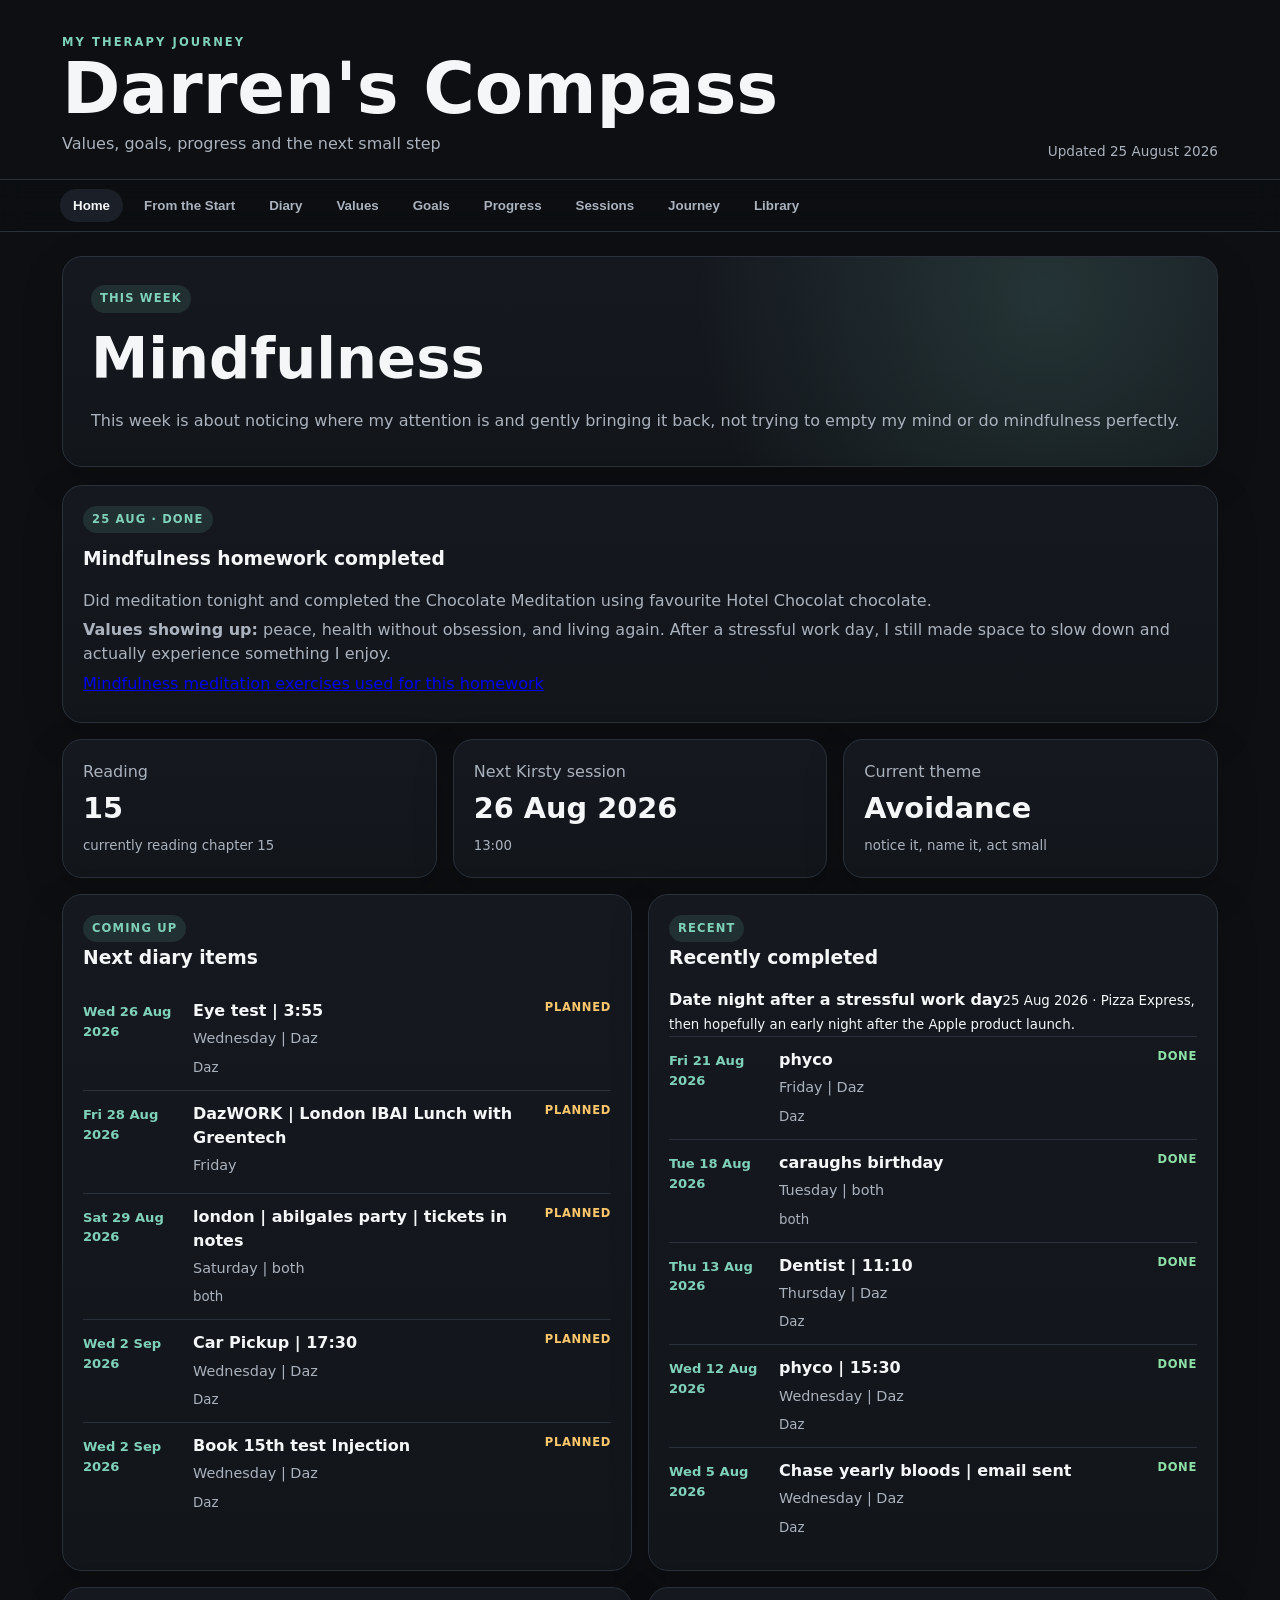
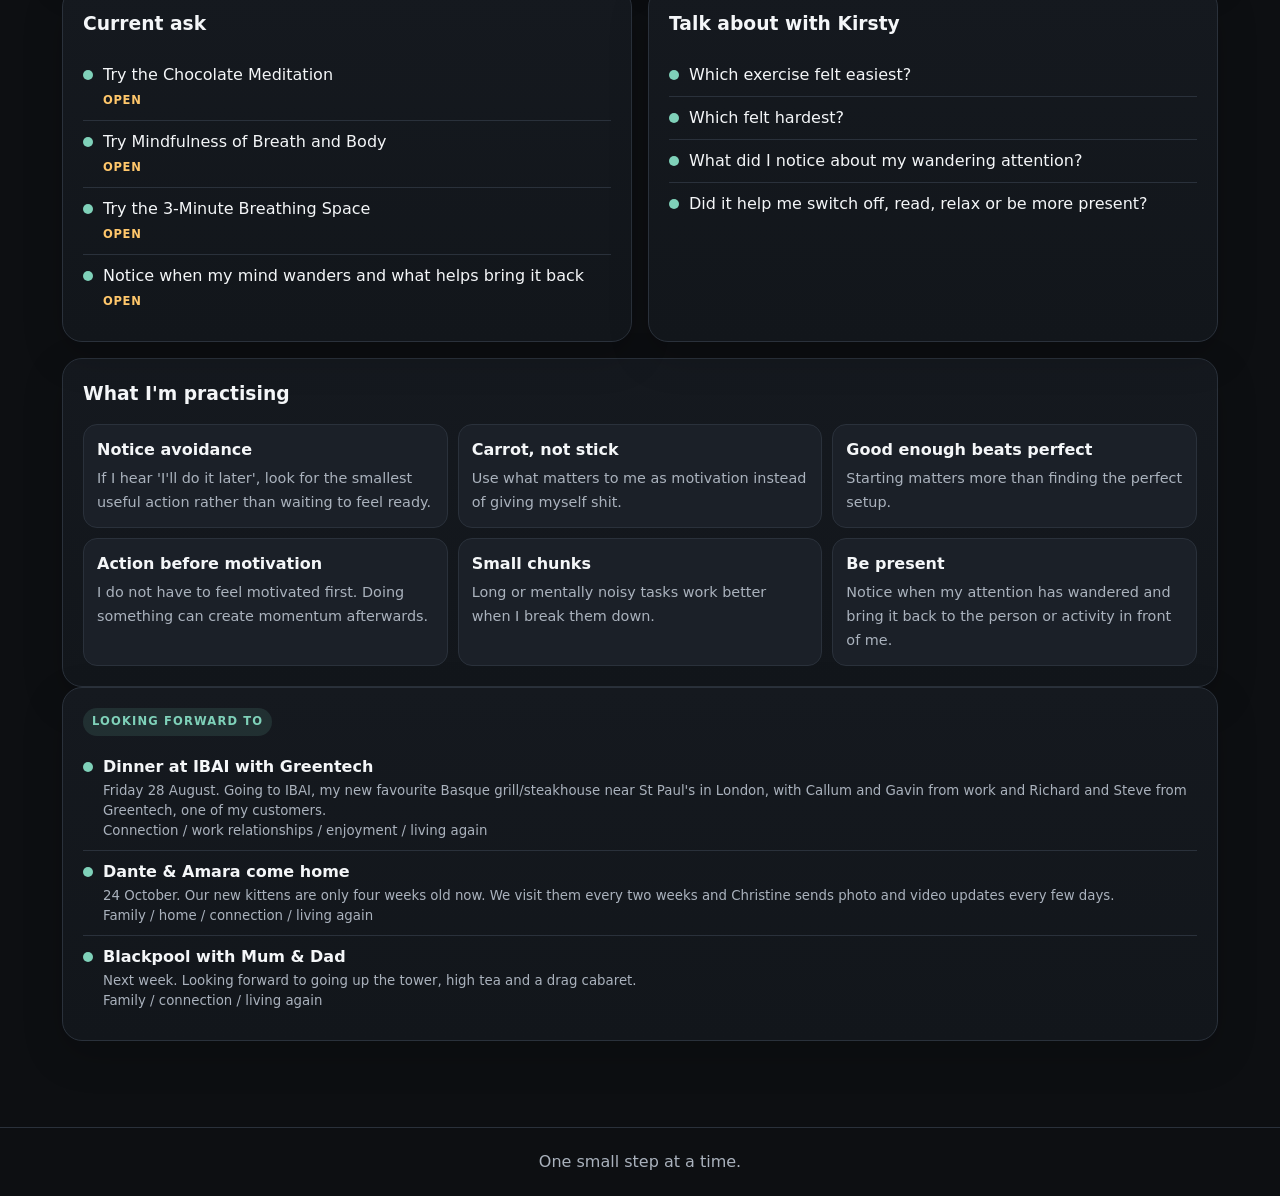
==== index.html @ 87c4c6fa "Publish completed mindfulness homework" ====
<!doctype html>
<html lang="en">
<head><meta charset="utf-8"><meta name="viewport" content="width=device-width, initial-scale=1"><meta name="theme-color" content="#101216"><title>Darren's Compass</title><link rel="stylesheet" href="styles.css?v=20260825-3"></head>
<body><header class="topbar"><div><div class="eyebrow">MY THERAPY JOURNEY</div><h1 id="site-title">Darren's Compass</h1><p id="site-subtitle">Values, goals, progress and the next small step</p></div><div class="updated" id="updated"></div></header><nav class="nav"><button data-target="home" class="active">Home</button><button data-target="blog">From the Start</button><button data-target="diary">Diary</button><button data-target="values">Values</button><button data-target="goals">Goals</button><button data-target="progress">Progress</button><button data-target="sessions">Sessions</button><button data-target="journey">Journey</button><button data-target="library">Library</button></nav>
<main><section id="home" class="page active"><div class="hero card"><div><span class="pill">THIS WEEK</span><h2 id="week-title"></h2><p id="week-summary"></p></div></div><div class="grid three stats"><div class="card stat"><span>Reading</span><strong id="reading-count"></strong><small id="reading-current">chapters confirmed</small></div><div class="card stat"><span>Next Kirsty session</span><strong id="next-appointment"></strong><small id="next-appointment-time"></small></div><div class="card stat"><span>Current theme</span><strong>Avoidance</strong><small>notice it, name it, act small</small></div></div><div class="grid two"><div class="card"><span class="pill">COMING UP</span><h3>Next diary items</h3><div id="home-upcoming"></div></div><div class="card"><span class="pill">RECENT</span><h3>Recently completed</h3><div id="home-recent"></div></div></div><div class="grid two"><div class="card"><h3>Current ask</h3><div id="week-asks"></div></div><div class="card"><h3>Talk about with Kirsty</h3><div id="week-discussion"></div></div></div><div class="card"><h3>What I'm practising</h3><div id="principles" class="chip-grid"></div></div></section><section id="blog" class="page"><div class="section-head"><h2>From the Start</h2><p id="blog-subtitle"></p></div><div id="blog-list" class="timeline"></div></section><section id="diary" class="page"><div class="section-head"><h2>Diary</h2><p>Future plans stay front and centre. Completed items are kept separately when you want to look back.</p></div><div class="grid three stats"><div class="card stat"><span>Completed</span><strong id="diary-done-count">0</strong><small>past dated items</small></div><div class="card stat"><span>Planned</span><strong id="diary-planned-count">0</strong><small>today and future</small></div><div class="card stat"><span>Waiting</span><strong id="diary-waiting-count">0</strong><small>blocked items</small></div></div><div class="diary-toggle" style="display:flex;gap:10px;margin:0 0 18px;flex-wrap:wrap"><button id="diary-show-planned" type="button" style="padding:12px 20px;border-radius:12px;border:1px solid var(--accent);background:#283039;color:var(--text);font-weight:800;cursor:pointer">Planned</button><button id="diary-show-done" type="button" style="padding:12px 20px;border-radius:12px;border:1px solid var(--line);background:var(--panel2);color:var(--text);font-weight:800;cursor:pointer">View completed</button></div><div id="diary-planned-view"><div class="card diary-section"><span class="pill">WHAT'S NEXT</span><h3>Planned</h3><div id="diary-planned-list" class="home-diary-list"></div></div><div class="card diary-section" id="diary-waiting-section"><span class="pill">WAITING</span><h3>Blocked or waiting</h3><div id="diary-waiting-list" class="home-diary-list"></div></div></div><div id="diary-done-view" style="display:none"><div class="card diary-section"><span class="pill">DONE</span><h3>Completed</h3><div id="diary-done-list" class="home-diary-list"></div></div></div></section><section id="values" class="page"><div class="section-head"><h2>My values</h2><p>The direction I want my life to move in.</p></div><div id="values-grid" class="grid three"></div></section><section id="goals" class="page"><div class="section-head"><h2>Current goals</h2><p>Small, realistic and linked to what matters.</p></div><div class="grid two"><div class="card"><h3>Personal</h3><div id="personal-goals"></div></div><div class="card"><h3>Work</h3><div id="work-goals"></div></div></div></section><section id="progress" class="page"><div class="section-head"><h2>Progress</h2><p>Not just wins. Evidence that I am doing things differently.</p></div><div class="grid two"><div class="card"><h3>Avoidance wins</h3><div id="avoidance-wins"></div></div><div class="card"><h3>Recent progress</h3><div id="recent-wins"></div></div></div><div class="card"><h3>Daily log</h3><div class="table-wrap"><table><thead><tr><th>Date</th><th>Personal</th><th>Work</th><th>Avoidance</th><th>Response</th></tr></thead><tbody id="daily-log"></tbody></table></div></div></section><section id="sessions" class="page"><div class="section-head"><h2>Kirsty sessions</h2></div><div id="sessions-grid" class="grid two"></div></section><section id="journey" class="page"><div class="section-head"><h2>Journey</h2><p>The bigger picture.</p></div><div id="timeline" class="timeline"></div></section><section id="library" class="page"><div class="section-head"><h2>Homework library</h2></div><div id="library-grid" class="grid three"></div></section></main><footer>One small step at a time.</footer><script src="app.js?v=20260825-2"></script><script src="session-schedule-update.js?v=20260825-2"></script><script src="daily-update-2026-08-25.js?v=20260825-1"></script><script src="mindfulness-complete-20260825.js?v=1"></script></body></html>
---- styles.css ----
:root{
  --bg:#0d0f12;--panel:#15191f;--panel2:#1b2028;--text:#f4f6f8;--muted:#aab2bd;
  --line:#2a313b;--accent:#7fd1b9;--accent2:#94a8ff;--warn:#ffc76b;--good:#8de1a7;
}
*{box-sizing:border-box}
html{scroll-behavior:smooth}
body{margin:0;font-family:Inter,ui-sans-serif,system-ui,-apple-system,BlinkMacSystemFont,"Segoe UI",sans-serif;background:var(--bg);color:var(--text);line-height:1.5}
.topbar{max-width:1200px;margin:auto;padding:34px 22px 18px;display:flex;gap:20px;justify-content:space-between;align-items:flex-end}
.eyebrow{font-size:.72rem;letter-spacing:.18em;color:var(--accent);font-weight:800}
h1{font-size:clamp(2rem,6vw,4.4rem);line-height:.98;margin:.22rem 0 .5rem}
h2{font-size:2rem;margin:.2rem 0 .4rem}h3{margin:.1rem 0 1rem}
p{color:var(--muted);margin:.35rem 0}
.updated{color:var(--muted);font-size:.85rem;white-space:nowrap}
.nav{position:sticky;top:0;z-index:10;background:rgba(13,15,18,.92);backdrop-filter:blur(12px);border-top:1px solid var(--line);border-bottom:1px solid var(--line);padding:9px max(18px,calc((100vw - 1160px)/2));display:flex;gap:8px;overflow:auto}
.nav button{border:0;background:transparent;color:var(--muted);padding:9px 13px;border-radius:999px;font-weight:700;cursor:pointer}
.nav button.active,.nav button:hover{background:var(--panel2);color:var(--text)}
main{max-width:1200px;margin:auto;padding:24px 22px 70px}.page{display:none}.page.active{display:block}
.card{background:linear-gradient(180deg,var(--panel),#12161b);border:1px solid var(--line);border-radius:20px;padding:20px;box-shadow:0 14px 40px rgba(0,0,0,.18)}
.hero{padding:28px;margin-bottom:18px;background:radial-gradient(circle at 85% 20%,rgba(127,209,185,.15),transparent 35%),linear-gradient(180deg,var(--panel),#12161b)}
.hero h2{font-size:clamp(2rem,5vw,3.6rem)}
.pill{display:inline-block;padding:5px 9px;border-radius:999px;background:rgba(127,209,185,.12);color:var(--accent);font-size:.72rem;font-weight:800;letter-spacing:.1em}
.grid{display:grid;gap:16px;margin-bottom:16px}.two{grid-template-columns:repeat(2,minmax(0,1fr))}.three{grid-template-columns:repeat(3,minmax(0,1fr))}
.item{display:flex;gap:10px;padding:9px 0;border-bottom:1px solid var(--line)}.item:last-child{border-bottom:0}
.dot{width:10px;height:10px;border-radius:50%;background:var(--accent);margin-top:7px;flex:0 0 auto}
.status{font-size:.72rem;text-transform:uppercase;letter-spacing:.06em;font-weight:800;white-space:nowrap}.status.open{color:var(--warn)}.status.active{color:var(--accent2)}.status.waiting{color:#d3a6ff}.status.done{color:var(--good)}.status.planned{color:var(--warn)}
.item small{display:block;color:var(--muted);margin-top:2px}.stat strong{display:block;font-size:1.8rem;margin:.2rem 0}.stat span,.stat small{color:var(--muted)}
.chip-grid{display:grid;grid-template-columns:repeat(3,minmax(0,1fr));gap:10px}.chip{padding:13px;border:1px solid var(--line);background:var(--panel2);border-radius:14px}.chip b{display:block;margin-bottom:4px}.chip span{color:var(--muted);font-size:.9rem}
.value-card h3{color:var(--accent)}.section-head{margin-bottom:18px}.timeline{position:relative;padding-left:22px}.timeline:before{content:"";position:absolute;left:6px;top:0;bottom:0;width:2px;background:var(--line)}
.time-item{position:relative;margin-bottom:16px}.time-item:before{content:"";position:absolute;left:-21px;top:8px;width:10px;height:10px;border-radius:50%;background:var(--accent)}.time-item .date{font-size:.8rem;color:var(--accent);font-weight:800}.time-item h3{margin:.15rem 0 .2rem}.time-item p{margin:0}
.library-card a{display:inline-block;margin-top:10px;color:var(--text);text-decoration:none;background:var(--panel2);border:1px solid var(--line);padding:8px 11px;border-radius:10px;font-weight:700}.library-card a:hover{border-color:var(--accent)}
.table-wrap{overflow:auto}table{width:100%;border-collapse:collapse;font-size:.88rem}th,td{padding:10px;text-align:left;border-bottom:1px solid var(--line);vertical-align:top}th{color:var(--accent);font-size:.76rem;text-transform:uppercase;letter-spacing:.05em}
.diary-section{margin-bottom:16px}.diary-section>h3{margin-top:.7rem}.home-diary-list{display:flex;flex-direction:column}.diary-entry{display:grid;grid-template-columns:120px 1fr;gap:18px;padding:15px 0;border-top:1px solid var(--line)}.diary-entry:first-child{border-top:0}.diary-date{color:var(--accent);font-size:.82rem;font-weight:800;padding-top:3px}.diary-title-row{display:flex;gap:12px;align-items:flex-start;justify-content:space-between}.diary-title-row h3{margin:0;font-size:1rem}.diary-main p{margin:.32rem 0}.diary-main small{color:var(--muted)}
#home-upcoming .diary-entry,#home-recent .diary-entry{grid-template-columns:92px 1fr;padding:11px 0}#home-upcoming .diary-main p,#home-recent .diary-main p{font-size:.9rem}
.memory-intro{margin-bottom:16px}.memory-grid{display:grid;grid-template-columns:repeat(3,minmax(0,1fr));gap:16px}.memory-card{padding:0;overflow:hidden}.memory-image{display:block;width:100%;height:auto!important;max-height:none!important;object-fit:contain!important;object-position:center;background:#0b0d10}.memory-card img{width:100%;height:auto!important;max-height:none!important;object-fit:contain!important;object-position:center}.memory-body{padding:18px}.memory-meta{font-size:.76rem;color:var(--accent);font-weight:800;margin-bottom:7px}.memory-body h3{margin:0 0 8px}.memory-body small{display:block;color:var(--muted);margin-top:10px}
footer{border-top:1px solid var(--line);padding:22px;text-align:center;color:var(--muted)}
@media(max-width:800px){.two,.three,.chip-grid,.memory-grid{grid-template-columns:1fr}.topbar{align-items:flex-start;flex-direction:column}.updated{white-space:normal}main{padding-left:14px;padding-right:14px}.card{border-radius:16px;padding:16px}.memory-card{padding:0}.memory-image,.memory-card img{width:100%;height:auto!important;max-height:none!important;object-fit:contain!important}.diary-entry,#home-upcoming .diary-entry,#home-recent .diary-entry{grid-template-columns:1fr;gap:4px}.diary-title-row{gap:8px}.diary-date{padding-top:0}}
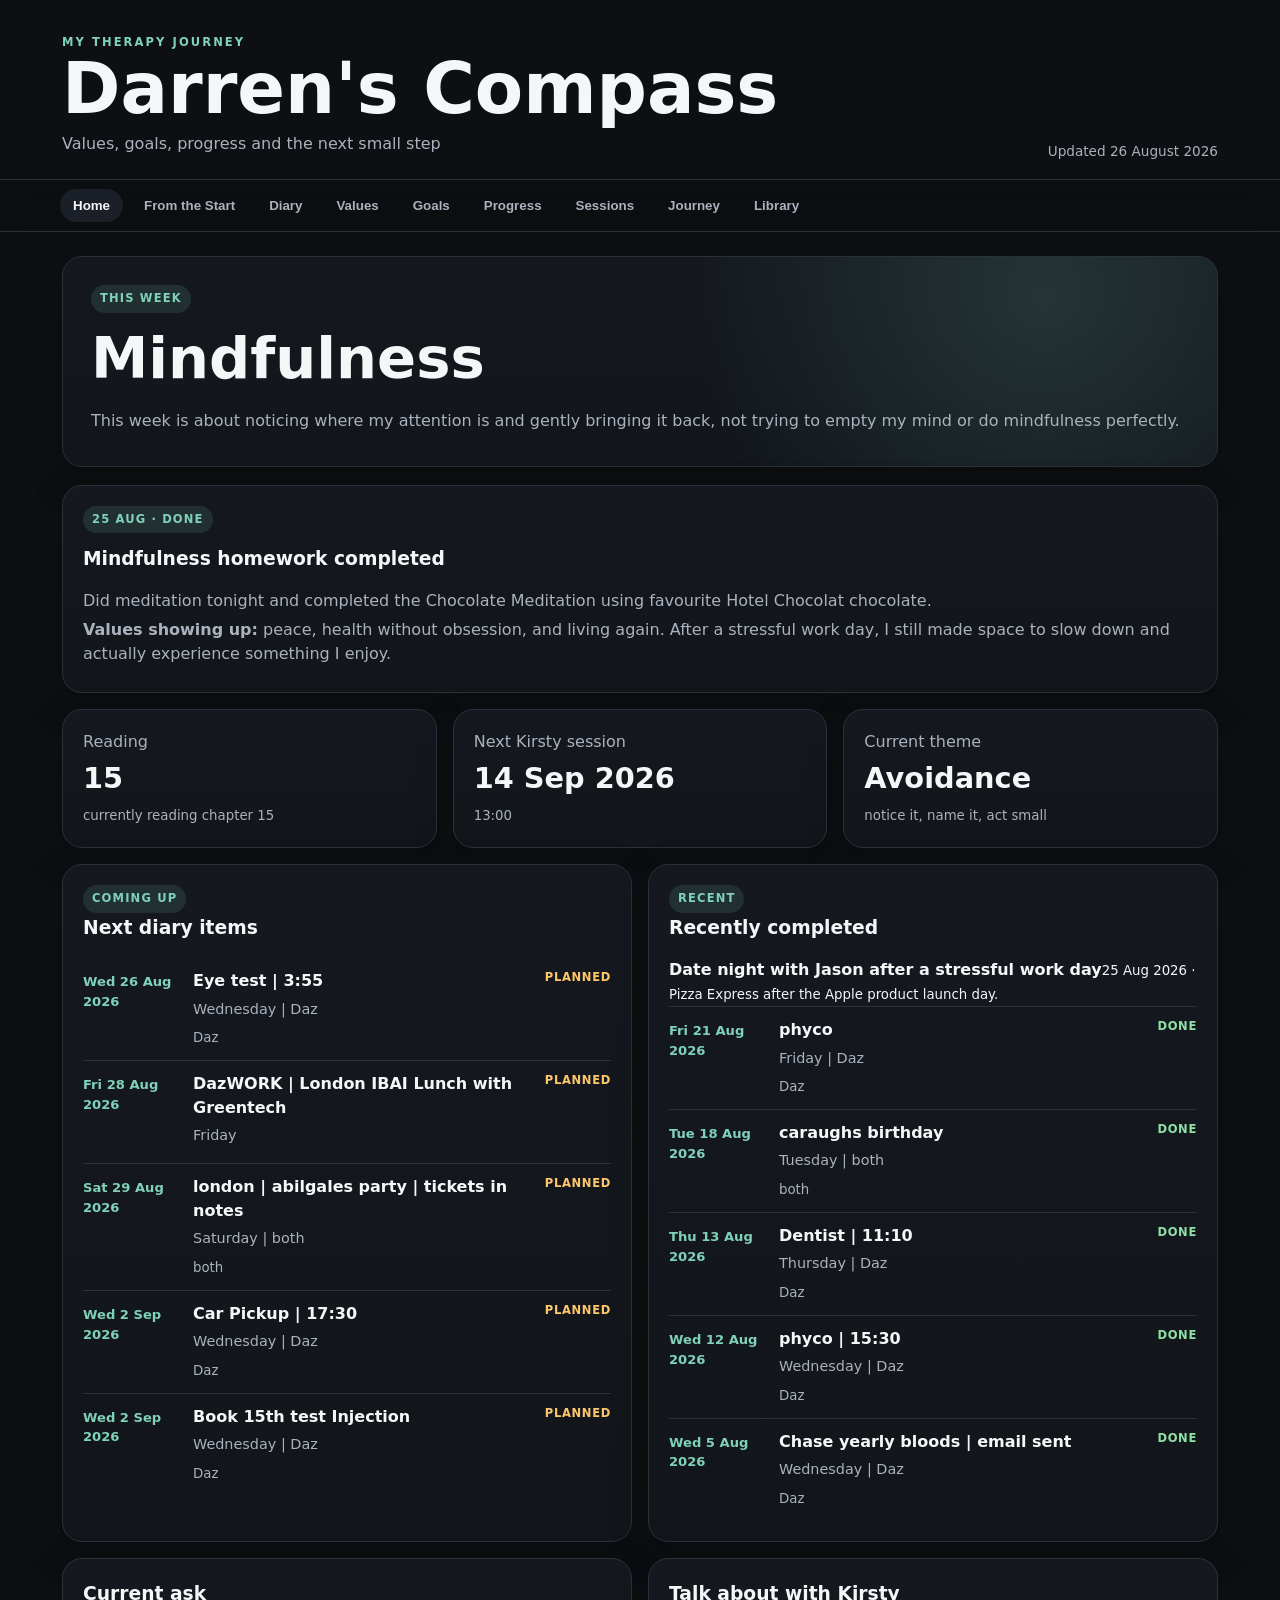
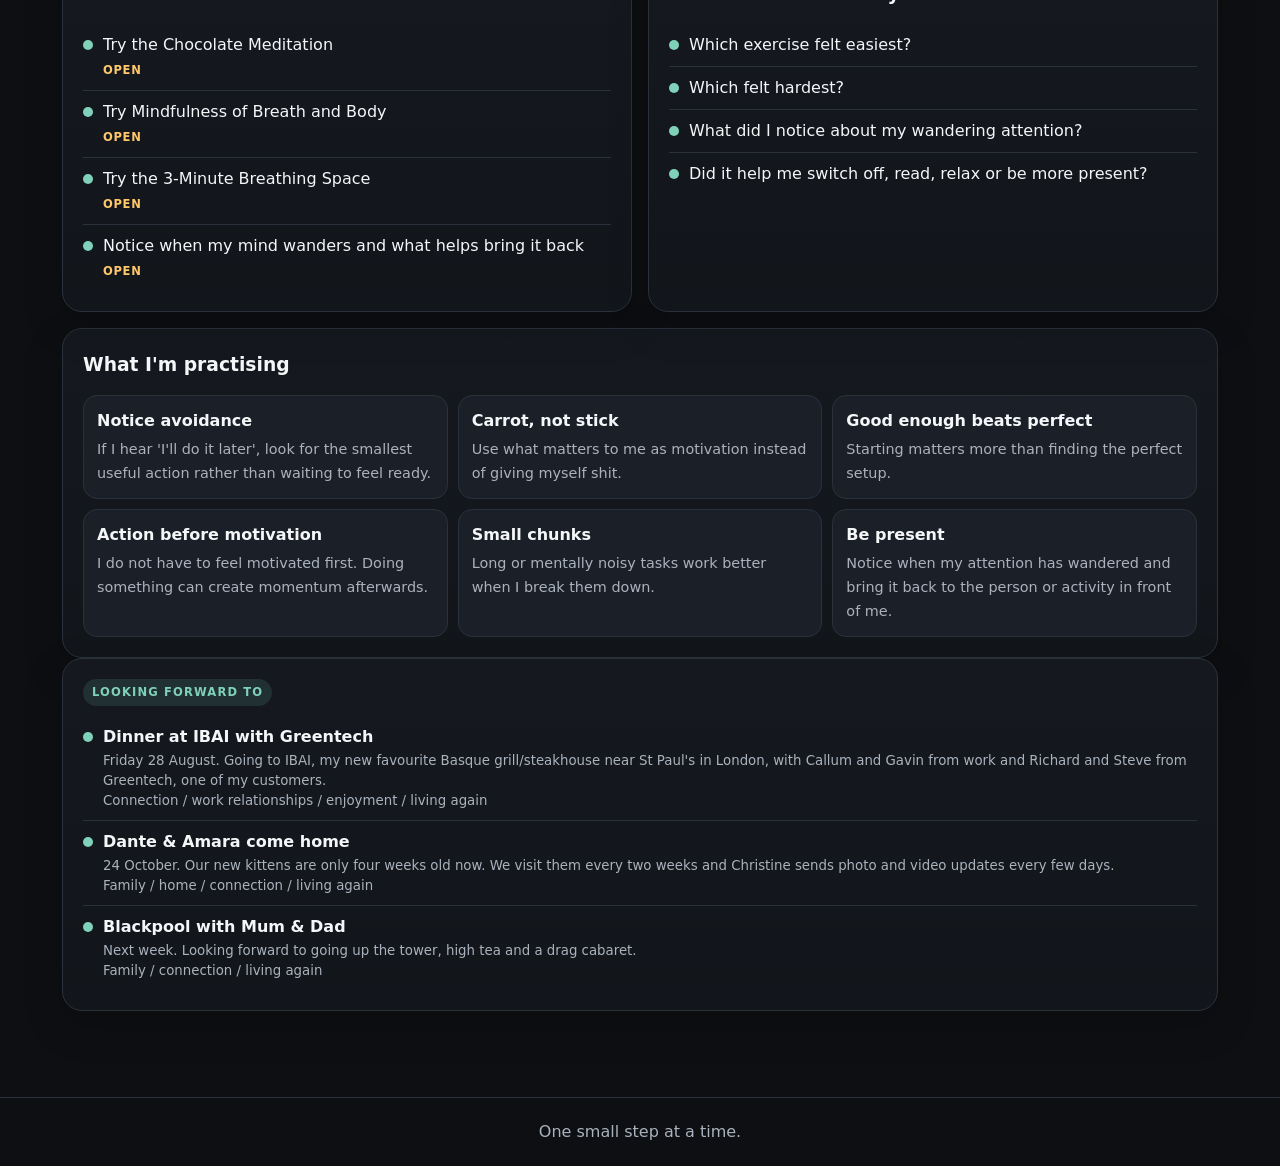
==== commit b439d336: "Load 26 August Kirsty session update" ====
--- a/index.html
+++ b/index.html
@@ -2,4 +2,4 @@
 <html lang="en">
 <head><meta charset="utf-8"><meta name="viewport" content="width=device-width, initial-scale=1"><meta name="theme-color" content="#101216"><title>Darren's Compass</title><link rel="stylesheet" href="styles.css?v=20260825-3"></head>
 <body><header class="topbar"><div><div class="eyebrow">MY THERAPY JOURNEY</div><h1 id="site-title">Darren's Compass</h1><p id="site-subtitle">Values, goals, progress and the next small step</p></div><div class="updated" id="updated"></div></header><nav class="nav"><button data-target="home" class="active">Home</button><button data-target="blog">From the Start</button><button data-target="diary">Diary</button><button data-target="values">Values</button><button data-target="goals">Goals</button><button data-target="progress">Progress</button><button data-target="sessions">Sessions</button><button data-target="journey">Journey</button><button data-target="library">Library</button></nav>
-<main><section id="home" class="page active"><div class="hero card"><div><span class="pill">THIS WEEK</span><h2 id="week-title"></h2><p id="week-summary"></p></div></div><div class="grid three stats"><div class="card stat"><span>Reading</span><strong id="reading-count"></strong><small id="reading-current">chapters confirmed</small></div><div class="card stat"><span>Next Kirsty session</span><strong id="next-appointment"></strong><small id="next-appointment-time"></small></div><div class="card stat"><span>Current theme</span><strong>Avoidance</strong><small>notice it, name it, act small</small></div></div><div class="grid two"><div class="card"><span class="pill">COMING UP</span><h3>Next diary items</h3><div id="home-upcoming"></div></div><div class="card"><span class="pill">RECENT</span><h3>Recently completed</h3><div id="home-recent"></div></div></div><div class="grid two"><div class="card"><h3>Current ask</h3><div id="week-asks"></div></div><div class="card"><h3>Talk about with Kirsty</h3><div id="week-discussion"></div></div></div><div class="card"><h3>What I'm practising</h3><div id="principles" class="chip-grid"></div></div></section><section id="blog" class="page"><div class="section-head"><h2>From the Start</h2><p id="blog-subtitle"></p></div><div id="blog-list" class="timeline"></div></section><section id="diary" class="page"><div class="section-head"><h2>Diary</h2><p>Future plans stay front and centre. Completed items are kept separately when you want to look back.</p></div><div class="grid three stats"><div class="card stat"><span>Completed</span><strong id="diary-done-count">0</strong><small>past dated items</small></div><div class="card stat"><span>Planned</span><strong id="diary-planned-count">0</strong><small>today and future</small></div><div class="card stat"><span>Waiting</span><strong id="diary-waiting-count">0</strong><small>blocked items</small></div></div><div class="diary-toggle" style="display:flex;gap:10px;margin:0 0 18px;flex-wrap:wrap"><button id="diary-show-planned" type="button" style="padding:12px 20px;border-radius:12px;border:1px solid var(--accent);background:#283039;color:var(--text);font-weight:800;cursor:pointer">Planned</button><button id="diary-show-done" type="button" style="padding:12px 20px;border-radius:12px;border:1px solid var(--line);background:var(--panel2);color:var(--text);font-weight:800;cursor:pointer">View completed</button></div><div id="diary-planned-view"><div class="card diary-section"><span class="pill">WHAT'S NEXT</span><h3>Planned</h3><div id="diary-planned-list" class="home-diary-list"></div></div><div class="card diary-section" id="diary-waiting-section"><span class="pill">WAITING</span><h3>Blocked or waiting</h3><div id="diary-waiting-list" class="home-diary-list"></div></div></div><div id="diary-done-view" style="display:none"><div class="card diary-section"><span class="pill">DONE</span><h3>Completed</h3><div id="diary-done-list" class="home-diary-list"></div></div></div></section><section id="values" class="page"><div class="section-head"><h2>My values</h2><p>The direction I want my life to move in.</p></div><div id="values-grid" class="grid three"></div></section><section id="goals" class="page"><div class="section-head"><h2>Current goals</h2><p>Small, realistic and linked to what matters.</p></div><div class="grid two"><div class="card"><h3>Personal</h3><div id="personal-goals"></div></div><div class="card"><h3>Work</h3><div id="work-goals"></div></div></div></section><section id="progress" class="page"><div class="section-head"><h2>Progress</h2><p>Not just wins. Evidence that I am doing things differently.</p></div><div class="grid two"><div class="card"><h3>Avoidance wins</h3><div id="avoidance-wins"></div></div><div class="card"><h3>Recent progress</h3><div id="recent-wins"></div></div></div><div class="card"><h3>Daily log</h3><div class="table-wrap"><table><thead><tr><th>Date</th><th>Personal</th><th>Work</th><th>Avoidance</th><th>Response</th></tr></thead><tbody id="daily-log"></tbody></table></div></div></section><section id="sessions" class="page"><div class="section-head"><h2>Kirsty sessions</h2></div><div id="sessions-grid" class="grid two"></div></section><section id="journey" class="page"><div class="section-head"><h2>Journey</h2><p>The bigger picture.</p></div><div id="timeline" class="timeline"></div></section><section id="library" class="page"><div class="section-head"><h2>Homework library</h2></div><div id="library-grid" class="grid three"></div></section></main><footer>One small step at a time.</footer><script src="app.js?v=20260825-2"></script><script src="session-schedule-update.js?v=20260825-2"></script><script src="daily-update-2026-08-25.js?v=20260825-1"></script><script src="mindfulness-complete-20260825.js?v=1"></script></body></html>+<main><section id="home" class="page active"><div class="hero card"><div><span class="pill">THIS WEEK</span><h2 id="week-title"></h2><p id="week-summary"></p></div></div><div class="grid three stats"><div class="card stat"><span>Reading</span><strong id="reading-count"></strong><small id="reading-current">chapters confirmed</small></div><div class="card stat"><span>Next Kirsty session</span><strong id="next-appointment"></strong><small id="next-appointment-time"></small></div><div class="card stat"><span>Current theme</span><strong>Avoidance</strong><small>notice it, name it, act small</small></div></div><div class="grid two"><div class="card"><span class="pill">COMING UP</span><h3>Next diary items</h3><div id="home-upcoming"></div></div><div class="card"><span class="pill">RECENT</span><h3>Recently completed</h3><div id="home-recent"></div></div></div><div class="grid two"><div class="card"><h3>Current ask</h3><div id="week-asks"></div></div><div class="card"><h3>Talk about with Kirsty</h3><div id="week-discussion"></div></div></div><div class="card"><h3>What I'm practising</h3><div id="principles" class="chip-grid"></div></div></section><section id="blog" class="page"><div class="section-head"><h2>From the Start</h2><p id="blog-subtitle"></p></div><div id="blog-list" class="timeline"></div></section><section id="diary" class="page"><div class="section-head"><h2>Diary</h2><p>Future plans stay front and centre. Completed items are kept separately when you want to look back.</p></div><div class="grid three stats"><div class="card stat"><span>Completed</span><strong id="diary-done-count">0</strong><small>past dated items</small></div><div class="card stat"><span>Planned</span><strong id="diary-planned-count">0</strong><small>today and future</small></div><div class="card stat"><span>Waiting</span><strong id="diary-waiting-count">0</strong><small>blocked items</small></div></div><div class="diary-toggle" style="display:flex;gap:10px;margin:0 0 18px;flex-wrap:wrap"><button id="diary-show-planned" type="button" style="padding:12px 20px;border-radius:12px;border:1px solid var(--accent);background:#283039;color:var(--text);font-weight:800;cursor:pointer">Planned</button><button id="diary-show-done" type="button" style="padding:12px 20px;border-radius:12px;border:1px solid var(--line);background:var(--panel2);color:var(--text);font-weight:800;cursor:pointer">View completed</button></div><div id="diary-planned-view"><div class="card diary-section"><span class="pill">WHAT'S NEXT</span><h3>Planned</h3><div id="diary-planned-list" class="home-diary-list"></div></div><div class="card diary-section" id="diary-waiting-section"><span class="pill">WAITING</span><h3>Blocked or waiting</h3><div id="diary-waiting-list" class="home-diary-list"></div></div></div><div id="diary-done-view" style="display:none"><div class="card diary-section"><span class="pill">DONE</span><h3>Completed</h3><div id="diary-done-list" class="home-diary-list"></div></div></div></section><section id="values" class="page"><div class="section-head"><h2>My values</h2><p>The direction I want my life to move in.</p></div><div id="values-grid" class="grid three"></div></section><section id="goals" class="page"><div class="section-head"><h2>Current goals</h2><p>Small, realistic and linked to what matters.</p></div><div class="grid two"><div class="card"><h3>Personal</h3><div id="personal-goals"></div></div><div class="card"><h3>Work</h3><div id="work-goals"></div></div></div></section><section id="progress" class="page"><div class="section-head"><h2>Progress</h2><p>Not just wins. Evidence that I am doing things differently.</p></div><div class="grid two"><div class="card"><h3>Avoidance wins</h3><div id="avoidance-wins"></div></div><div class="card"><h3>Recent progress</h3><div id="recent-wins"></div></div></div><div class="card"><h3>Daily log</h3><div class="table-wrap"><table><thead><tr><th>Date</th><th>Personal</th><th>Work</th><th>Avoidance</th><th>Response</th></tr></thead><tbody id="daily-log"></tbody></table></div></div></section><section id="sessions" class="page"><div class="section-head"><h2>Kirsty sessions</h2></div><div id="sessions-grid" class="grid two"></div></section><section id="journey" class="page"><div class="section-head"><h2>Journey</h2><p>The bigger picture.</p></div><div id="timeline" class="timeline"></div></section><section id="library" class="page"><div class="section-head"><h2>Homework library</h2></div><div id="library-grid" class="grid three"></div></section></main><footer>One small step at a time.</footer><script src="app.js?v=20260825-2"></script><script src="session-schedule-update.js?v=20260825-2"></script><script src="daily-update-2026-08-25.js?v=20260825-1"></script><script src="mindfulness-complete-20260825.js?v=1"></script><script src="session-update-20260826.js?v=1"></script></body></html>
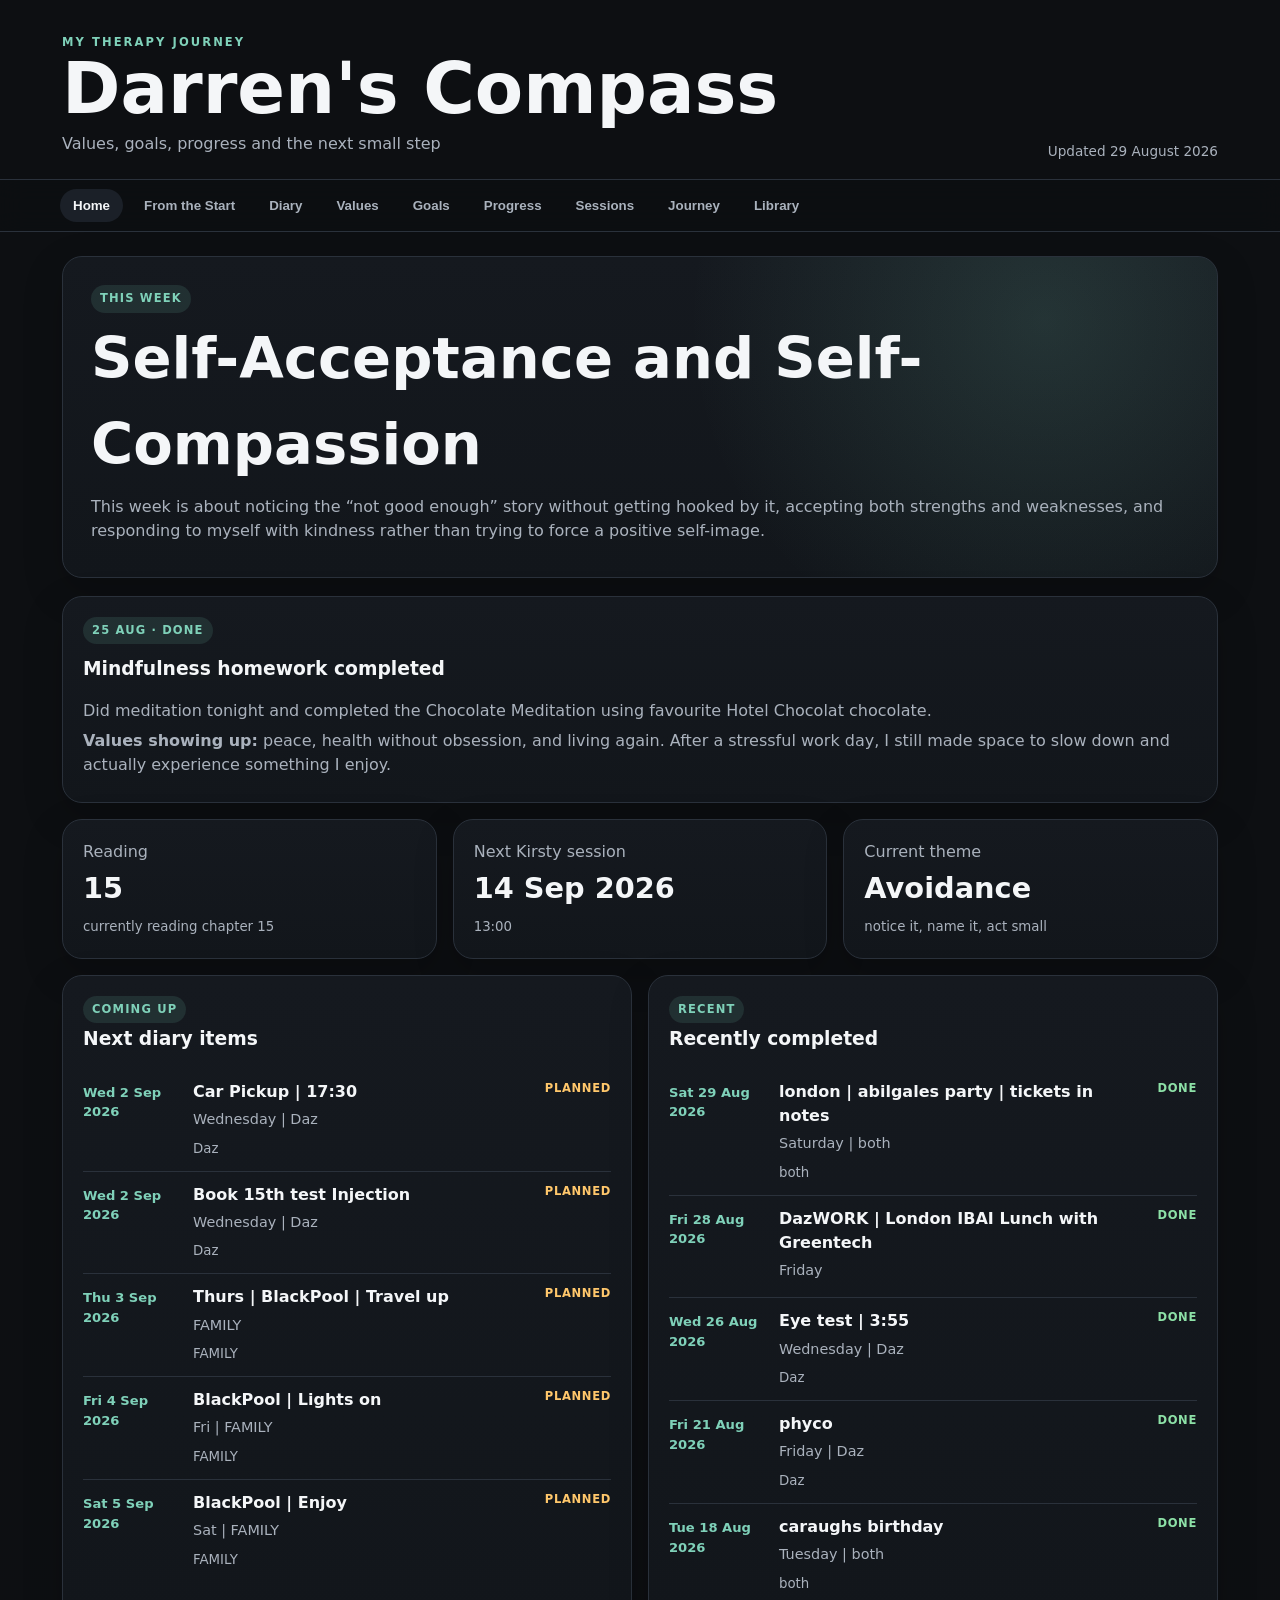
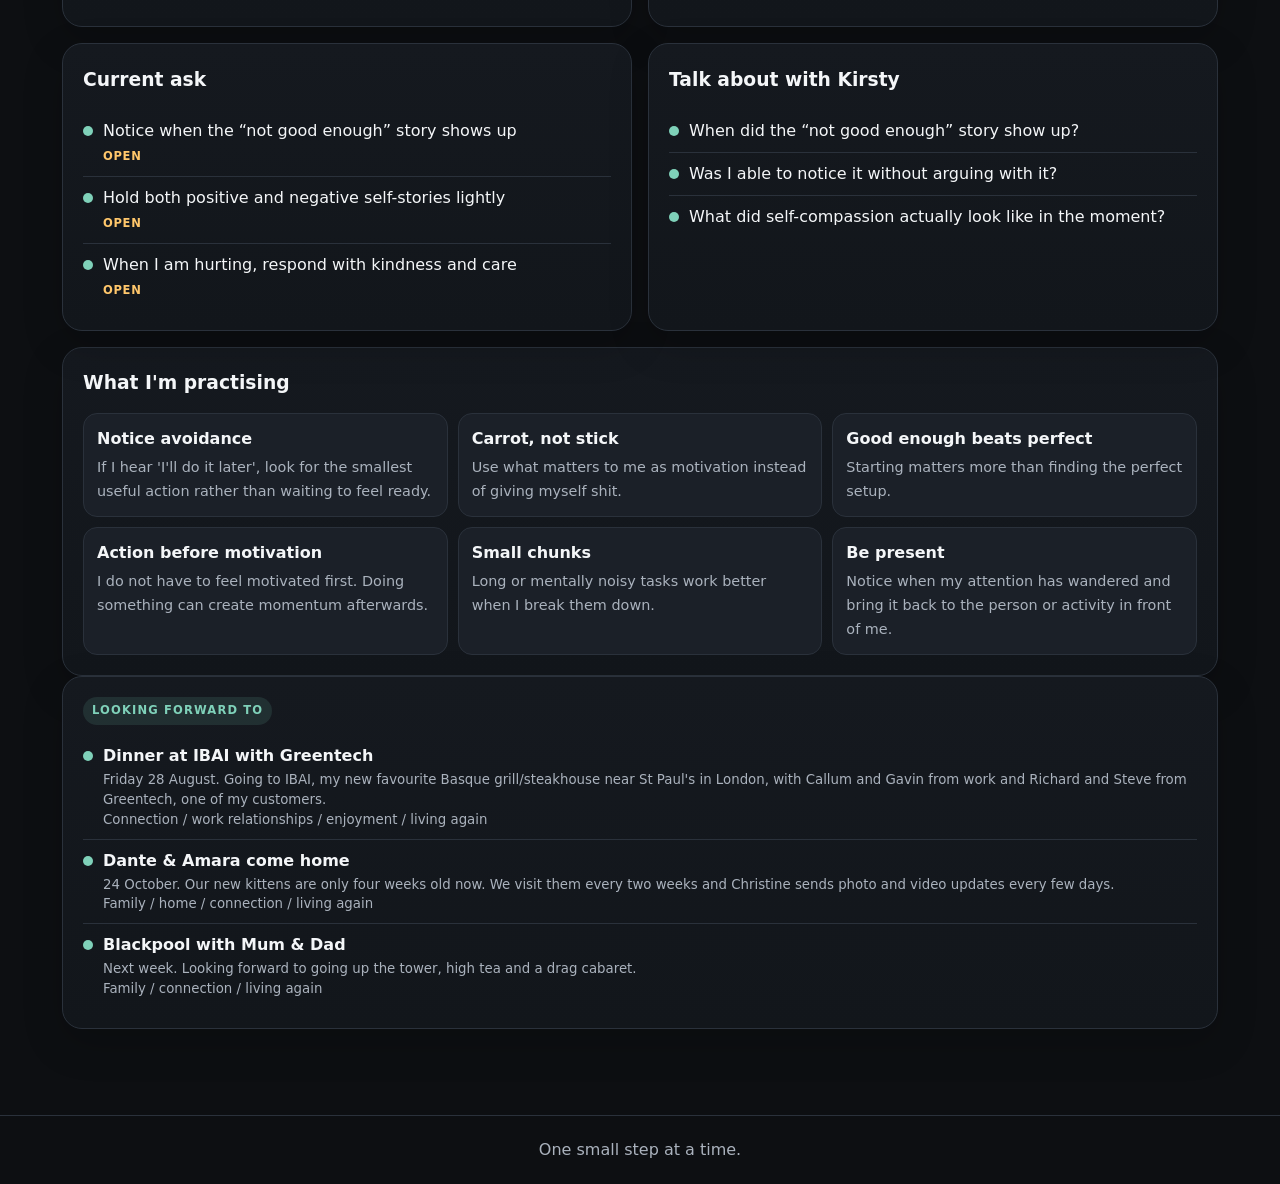
==== commit 41d63330: "Show Blackpool trip poster in Darren's Compass" ====
--- a/index.html
+++ b/index.html
@@ -1,5 +1,5 @@
 <!doctype html>
 <html lang="en">
-<head><meta charset="utf-8"><meta name="viewport" content="width=device-width, initial-scale=1"><meta name="theme-color" content="#101216"><title>Darren's Compass</title><link rel="stylesheet" href="styles.css?v=20260825-3"></head>
+<head><meta charset="utf-8"><meta name="viewport" content="width=device-width, initial-scale=1"><meta name="theme-color" content="#101216"><meta http-equiv="Cache-Control" content="no-cache, no-store, must-revalidate"><meta http-equiv="Pragma" content="no-cache"><meta http-equiv="Expires" content="0"><title>Darren's Compass</title><script>(()=>{const u=new URL(location.href),now=Date.now(),mark=Number(u.searchParams.get('_fresh')||0),nav=performance.getEntriesByType?.('navigation')?.[0];if(!mark||((now-mark)>60000&&nav?.type!=='reload')){u.searchParams.set('_fresh',String(now));location.replace(u.href);}})();</script><script>document.write('<link rel="stylesheet" href="styles.css?fresh='+Date.now()+'">');</script></head>
 <body><header class="topbar"><div><div class="eyebrow">MY THERAPY JOURNEY</div><h1 id="site-title">Darren's Compass</h1><p id="site-subtitle">Values, goals, progress and the next small step</p></div><div class="updated" id="updated"></div></header><nav class="nav"><button data-target="home" class="active">Home</button><button data-target="blog">From the Start</button><button data-target="diary">Diary</button><button data-target="values">Values</button><button data-target="goals">Goals</button><button data-target="progress">Progress</button><button data-target="sessions">Sessions</button><button data-target="journey">Journey</button><button data-target="library">Library</button></nav>
-<main><section id="home" class="page active"><div class="hero card"><div><span class="pill">THIS WEEK</span><h2 id="week-title"></h2><p id="week-summary"></p></div></div><div class="grid three stats"><div class="card stat"><span>Reading</span><strong id="reading-count"></strong><small id="reading-current">chapters confirmed</small></div><div class="card stat"><span>Next Kirsty session</span><strong id="next-appointment"></strong><small id="next-appointment-time"></small></div><div class="card stat"><span>Current theme</span><strong>Avoidance</strong><small>notice it, name it, act small</small></div></div><div class="grid two"><div class="card"><span class="pill">COMING UP</span><h3>Next diary items</h3><div id="home-upcoming"></div></div><div class="card"><span class="pill">RECENT</span><h3>Recently completed</h3><div id="home-recent"></div></div></div><div class="grid two"><div class="card"><h3>Current ask</h3><div id="week-asks"></div></div><div class="card"><h3>Talk about with Kirsty</h3><div id="week-discussion"></div></div></div><div class="card"><h3>What I'm practising</h3><div id="principles" class="chip-grid"></div></div></section><section id="blog" class="page"><div class="section-head"><h2>From the Start</h2><p id="blog-subtitle"></p></div><div id="blog-list" class="timeline"></div></section><section id="diary" class="page"><div class="section-head"><h2>Diary</h2><p>Future plans stay front and centre. Completed items are kept separately when you want to look back.</p></div><div class="grid three stats"><div class="card stat"><span>Completed</span><strong id="diary-done-count">0</strong><small>past dated items</small></div><div class="card stat"><span>Planned</span><strong id="diary-planned-count">0</strong><small>today and future</small></div><div class="card stat"><span>Waiting</span><strong id="diary-waiting-count">0</strong><small>blocked items</small></div></div><div class="diary-toggle" style="display:flex;gap:10px;margin:0 0 18px;flex-wrap:wrap"><button id="diary-show-planned" type="button" style="padding:12px 20px;border-radius:12px;border:1px solid var(--accent);background:#283039;color:var(--text);font-weight:800;cursor:pointer">Planned</button><button id="diary-show-done" type="button" style="padding:12px 20px;border-radius:12px;border:1px solid var(--line);background:var(--panel2);color:var(--text);font-weight:800;cursor:pointer">View completed</button></div><div id="diary-planned-view"><div class="card diary-section"><span class="pill">WHAT'S NEXT</span><h3>Planned</h3><div id="diary-planned-list" class="home-diary-list"></div></div><div class="card diary-section" id="diary-waiting-section"><span class="pill">WAITING</span><h3>Blocked or waiting</h3><div id="diary-waiting-list" class="home-diary-list"></div></div></div><div id="diary-done-view" style="display:none"><div class="card diary-section"><span class="pill">DONE</span><h3>Completed</h3><div id="diary-done-list" class="home-diary-list"></div></div></div></section><section id="values" class="page"><div class="section-head"><h2>My values</h2><p>The direction I want my life to move in.</p></div><div id="values-grid" class="grid three"></div></section><section id="goals" class="page"><div class="section-head"><h2>Current goals</h2><p>Small, realistic and linked to what matters.</p></div><div class="grid two"><div class="card"><h3>Personal</h3><div id="personal-goals"></div></div><div class="card"><h3>Work</h3><div id="work-goals"></div></div></div></section><section id="progress" class="page"><div class="section-head"><h2>Progress</h2><p>Not just wins. Evidence that I am doing things differently.</p></div><div class="grid two"><div class="card"><h3>Avoidance wins</h3><div id="avoidance-wins"></div></div><div class="card"><h3>Recent progress</h3><div id="recent-wins"></div></div></div><div class="card"><h3>Daily log</h3><div class="table-wrap"><table><thead><tr><th>Date</th><th>Personal</th><th>Work</th><th>Avoidance</th><th>Response</th></tr></thead><tbody id="daily-log"></tbody></table></div></div></section><section id="sessions" class="page"><div class="section-head"><h2>Kirsty sessions</h2></div><div id="sessions-grid" class="grid two"></div></section><section id="journey" class="page"><div class="section-head"><h2>Journey</h2><p>The bigger picture.</p></div><div id="timeline" class="timeline"></div></section><section id="library" class="page"><div class="section-head"><h2>Homework library</h2></div><div id="library-grid" class="grid three"></div></section></main><footer>One small step at a time.</footer><script src="app.js?v=20260825-2"></script><script src="session-schedule-update.js?v=20260825-2"></script><script src="daily-update-2026-08-25.js?v=20260825-1"></script><script src="mindfulness-complete-20260825.js?v=1"></script><script src="session-update-20260826.js?v=1"></script></body></html>+<main><section id="home" class="page active"><div class="hero card"><div><span class="pill">THIS WEEK</span><h2 id="week-title"></h2><p id="week-summary"></p></div></div><div class="grid three stats"><div class="card stat"><span>Reading</span><strong id="reading-count"></strong><small id="reading-current">chapters confirmed</small></div><div class="card stat"><span>Next Kirsty session</span><strong id="next-appointment"></strong><small id="next-appointment-time"></small></div><div class="card stat"><span>Current theme</span><strong>Avoidance</strong><small>notice it, name it, act small</small></div></div><div class="grid two"><div class="card"><span class="pill">COMING UP</span><h3>Next diary items</h3><div id="home-upcoming"></div></div><div class="card"><span class="pill">RECENT</span><h3>Recently completed</h3><div id="home-recent"></div></div></div><div class="grid two"><div class="card"><h3>Current ask</h3><div id="week-asks"></div></div><div class="card"><h3>Talk about with Kirsty</h3><div id="week-discussion"></div></div></div><div class="card"><h3>What I'm practising</h3><div id="principles" class="chip-grid"></div></div></section><section id="blog" class="page"><div class="section-head"><h2>From the Start</h2><p id="blog-subtitle"></p></div><div id="blog-list" class="timeline"></div></section><section id="diary" class="page"><div class="section-head"><h2>Diary</h2><p>Future plans stay front and centre. Completed items are kept separately when you want to look back.</p></div><div class="grid three stats"><div class="card stat"><span>Completed</span><strong id="diary-done-count">0</strong><small>past dated items</small></div><div class="card stat"><span>Planned</span><strong id="diary-planned-count">0</strong><small>today and future</small></div><div class="card stat"><span>Waiting</span><strong id="diary-waiting-count">0</strong><small>blocked items</small></div></div><div class="diary-toggle" style="display:flex;gap:10px;margin:0 0 18px;flex-wrap:wrap"><button id="diary-show-planned" type="button" style="padding:12px 20px;border-radius:12px;border:1px solid var(--accent);background:#283039;color:var(--text);font-weight:800;cursor:pointer">Planned</button><button id="diary-show-done" type="button" style="padding:12px 20px;border-radius:12px;border:1px solid var(--line);background:var(--panel2);color:var(--text);font-weight:800;cursor:pointer">View completed</button></div><div id="diary-planned-view"><div class="card diary-section"><span class="pill">WHAT'S NEXT</span><h3>Planned</h3><div id="diary-planned-list" class="home-diary-list"></div></div><div class="card diary-section" id="diary-waiting-section"><span class="pill">WAITING</span><h3>Blocked or waiting</h3><div id="diary-waiting-list" class="home-diary-list"></div></div></div><div id="diary-done-view" style="display:none"><div class="card diary-section"><span class="pill">DONE</span><h3>Completed</h3><div id="diary-done-list" class="home-diary-list"></div></div></div></section><section id="values" class="page"><div class="section-head"><h2>My values</h2><p>The direction I want my life to move in.</p></div><div id="values-grid" class="grid three"></div></section><section id="goals" class="page"><div class="section-head"><h2>Current goals</h2><p>Small, realistic and linked to what matters.</p></div><div class="grid two"><div class="card"><h3>Personal</h3><div id="personal-goals"></div></div><div class="card"><h3>Work</h3><div id="work-goals"></div></div></div></section><section id="progress" class="page"><div class="section-head"><h2>Progress</h2><p>Not just wins. Evidence that I am doing things differently.</p></div><div class="grid two"><div class="card"><h3>Avoidance wins</h3><div id="avoidance-wins"></div></div><div class="card"><h3>Recent progress</h3><div id="recent-wins"></div></div></div><div class="card"><h3>Daily log</h3><div class="table-wrap"><table><thead><tr><th>Date</th><th>Personal</th><th>Work</th><th>Avoidance</th><th>Response</th></tr></thead><tbody id="daily-log"></tbody></table></div></div></section><section id="sessions" class="page"><div class="section-head"><h2>Kirsty sessions</h2></div><div id="sessions-grid" class="grid two"></div></section><section id="journey" class="page"><div class="section-head"><h2>Journey</h2><p>The bigger picture.</p></div><div id="timeline" class="timeline"></div></section><section id="library" class="page"><div class="section-head"><h2>Homework library</h2></div><div id="library-grid" class="grid three"></div></section></main><footer>One small step at a time.</footer><script>(async()=>{const stamp=Date.now(),load=src=>new Promise((resolve,reject)=>{const s=document.createElement('script');s.src=src+(src.includes('?')?'&':'?')+'fresh='+stamp;s.onload=resolve;s.onerror=reject;document.body.appendChild(s);});for(const src of ['blackpool-trip-poster.js','app.js','session-schedule-update.js','daily-update-2026-08-25.js','mindfulness-complete-20260825.js','session-update-20260826.js']){try{await load(src);}catch(e){console.error('Failed to load',src,e);}}})();</script></body></html>
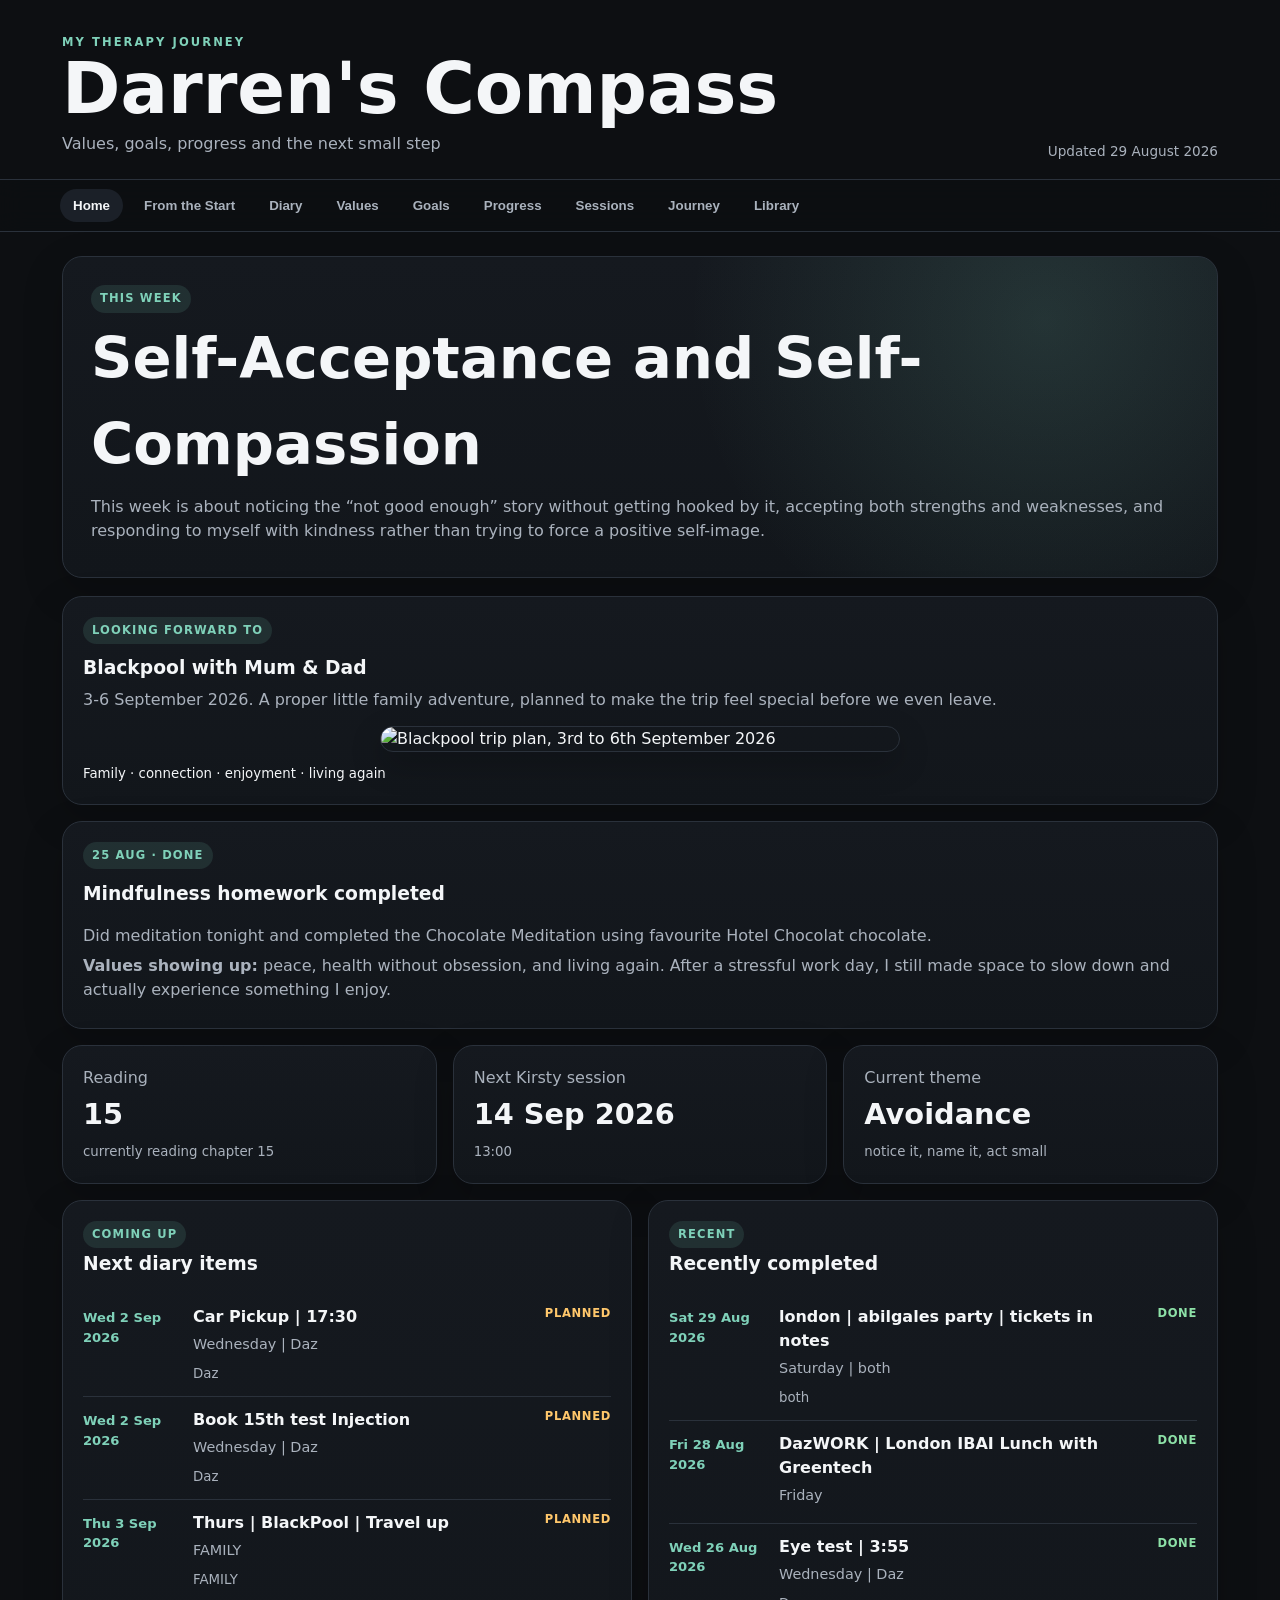
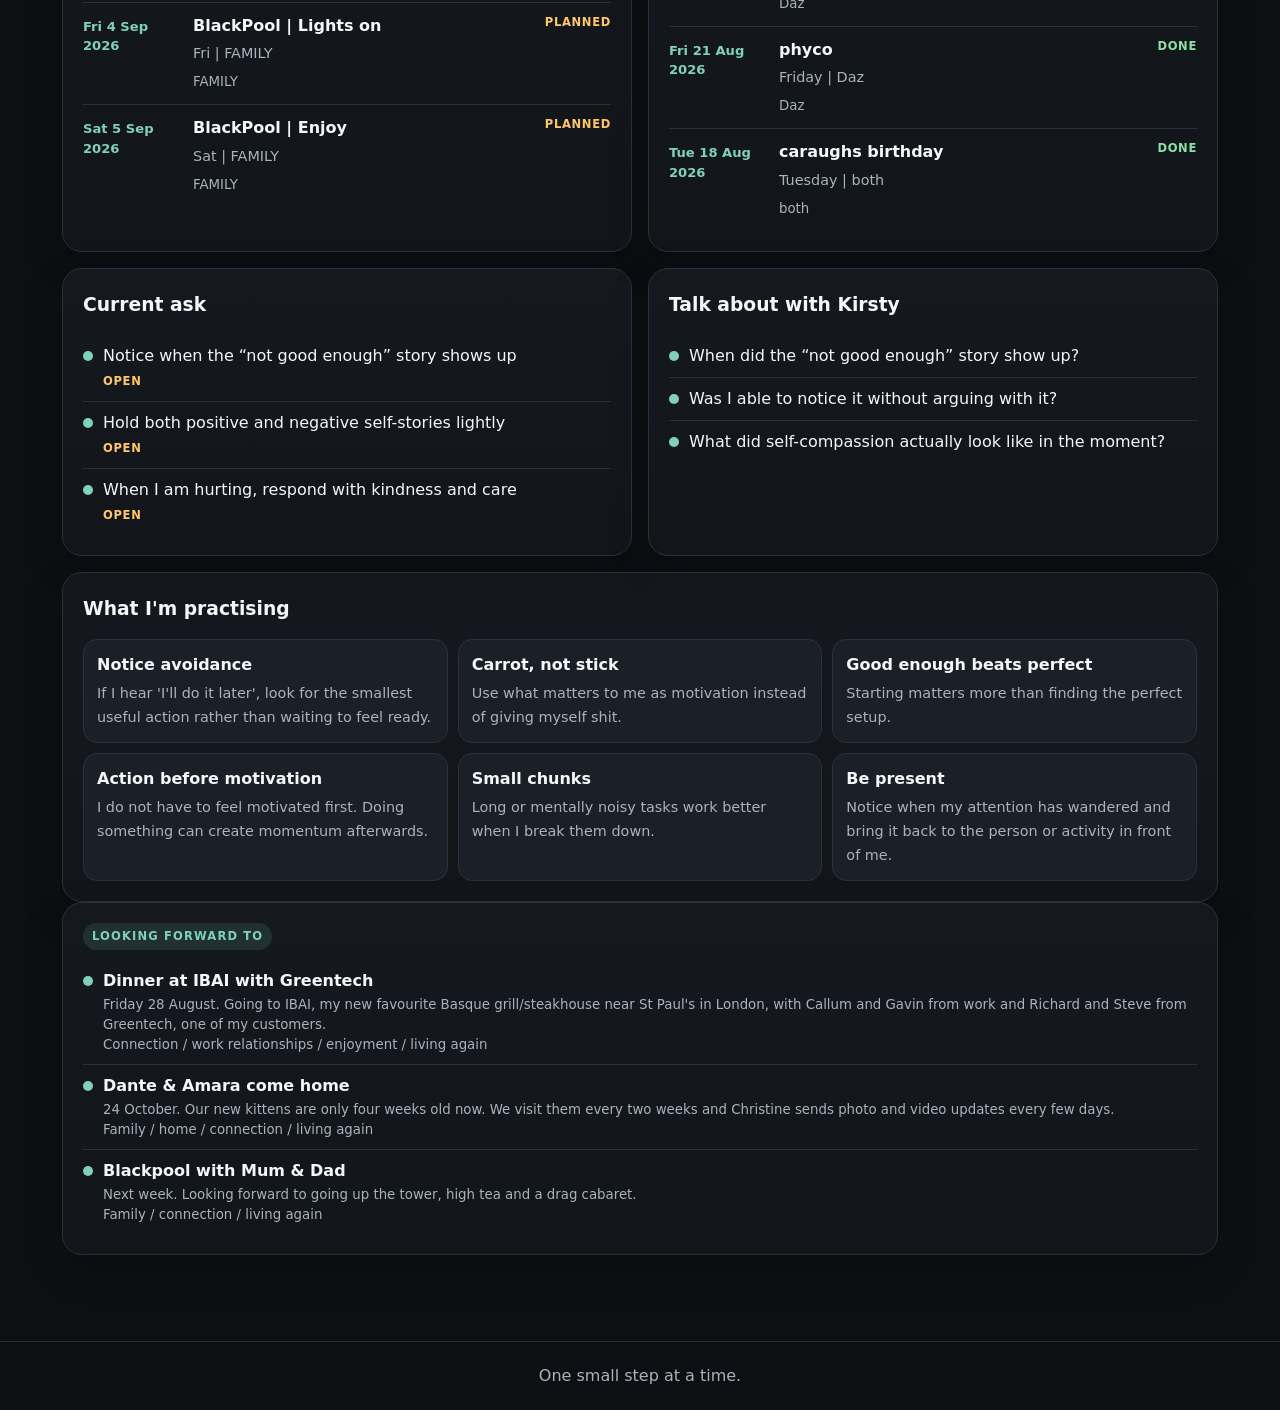
==== commit 46b1ec7f: "Load Blackpool trip journey feature" ====
--- a/index.html
+++ b/index.html
@@ -2,4 +2,4 @@
 <html lang="en">
 <head><meta charset="utf-8"><meta name="viewport" content="width=device-width, initial-scale=1"><meta name="theme-color" content="#101216"><meta http-equiv="Cache-Control" content="no-cache, no-store, must-revalidate"><meta http-equiv="Pragma" content="no-cache"><meta http-equiv="Expires" content="0"><title>Darren's Compass</title><script>(()=>{const u=new URL(location.href),now=Date.now(),mark=Number(u.searchParams.get('_fresh')||0),nav=performance.getEntriesByType?.('navigation')?.[0];if(!mark||((now-mark)>60000&&nav?.type!=='reload')){u.searchParams.set('_fresh',String(now));location.replace(u.href);}})();</script><script>document.write('<link rel="stylesheet" href="styles.css?fresh='+Date.now()+'">');</script></head>
 <body><header class="topbar"><div><div class="eyebrow">MY THERAPY JOURNEY</div><h1 id="site-title">Darren's Compass</h1><p id="site-subtitle">Values, goals, progress and the next small step</p></div><div class="updated" id="updated"></div></header><nav class="nav"><button data-target="home" class="active">Home</button><button data-target="blog">From the Start</button><button data-target="diary">Diary</button><button data-target="values">Values</button><button data-target="goals">Goals</button><button data-target="progress">Progress</button><button data-target="sessions">Sessions</button><button data-target="journey">Journey</button><button data-target="library">Library</button></nav>
-<main><section id="home" class="page active"><div class="hero card"><div><span class="pill">THIS WEEK</span><h2 id="week-title"></h2><p id="week-summary"></p></div></div><div class="grid three stats"><div class="card stat"><span>Reading</span><strong id="reading-count"></strong><small id="reading-current">chapters confirmed</small></div><div class="card stat"><span>Next Kirsty session</span><strong id="next-appointment"></strong><small id="next-appointment-time"></small></div><div class="card stat"><span>Current theme</span><strong>Avoidance</strong><small>notice it, name it, act small</small></div></div><div class="grid two"><div class="card"><span class="pill">COMING UP</span><h3>Next diary items</h3><div id="home-upcoming"></div></div><div class="card"><span class="pill">RECENT</span><h3>Recently completed</h3><div id="home-recent"></div></div></div><div class="grid two"><div class="card"><h3>Current ask</h3><div id="week-asks"></div></div><div class="card"><h3>Talk about with Kirsty</h3><div id="week-discussion"></div></div></div><div class="card"><h3>What I'm practising</h3><div id="principles" class="chip-grid"></div></div></section><section id="blog" class="page"><div class="section-head"><h2>From the Start</h2><p id="blog-subtitle"></p></div><div id="blog-list" class="timeline"></div></section><section id="diary" class="page"><div class="section-head"><h2>Diary</h2><p>Future plans stay front and centre. Completed items are kept separately when you want to look back.</p></div><div class="grid three stats"><div class="card stat"><span>Completed</span><strong id="diary-done-count">0</strong><small>past dated items</small></div><div class="card stat"><span>Planned</span><strong id="diary-planned-count">0</strong><small>today and future</small></div><div class="card stat"><span>Waiting</span><strong id="diary-waiting-count">0</strong><small>blocked items</small></div></div><div class="diary-toggle" style="display:flex;gap:10px;margin:0 0 18px;flex-wrap:wrap"><button id="diary-show-planned" type="button" style="padding:12px 20px;border-radius:12px;border:1px solid var(--accent);background:#283039;color:var(--text);font-weight:800;cursor:pointer">Planned</button><button id="diary-show-done" type="button" style="padding:12px 20px;border-radius:12px;border:1px solid var(--line);background:var(--panel2);color:var(--text);font-weight:800;cursor:pointer">View completed</button></div><div id="diary-planned-view"><div class="card diary-section"><span class="pill">WHAT'S NEXT</span><h3>Planned</h3><div id="diary-planned-list" class="home-diary-list"></div></div><div class="card diary-section" id="diary-waiting-section"><span class="pill">WAITING</span><h3>Blocked or waiting</h3><div id="diary-waiting-list" class="home-diary-list"></div></div></div><div id="diary-done-view" style="display:none"><div class="card diary-section"><span class="pill">DONE</span><h3>Completed</h3><div id="diary-done-list" class="home-diary-list"></div></div></div></section><section id="values" class="page"><div class="section-head"><h2>My values</h2><p>The direction I want my life to move in.</p></div><div id="values-grid" class="grid three"></div></section><section id="goals" class="page"><div class="section-head"><h2>Current goals</h2><p>Small, realistic and linked to what matters.</p></div><div class="grid two"><div class="card"><h3>Personal</h3><div id="personal-goals"></div></div><div class="card"><h3>Work</h3><div id="work-goals"></div></div></div></section><section id="progress" class="page"><div class="section-head"><h2>Progress</h2><p>Not just wins. Evidence that I am doing things differently.</p></div><div class="grid two"><div class="card"><h3>Avoidance wins</h3><div id="avoidance-wins"></div></div><div class="card"><h3>Recent progress</h3><div id="recent-wins"></div></div></div><div class="card"><h3>Daily log</h3><div class="table-wrap"><table><thead><tr><th>Date</th><th>Personal</th><th>Work</th><th>Avoidance</th><th>Response</th></tr></thead><tbody id="daily-log"></tbody></table></div></div></section><section id="sessions" class="page"><div class="section-head"><h2>Kirsty sessions</h2></div><div id="sessions-grid" class="grid two"></div></section><section id="journey" class="page"><div class="section-head"><h2>Journey</h2><p>The bigger picture.</p></div><div id="timeline" class="timeline"></div></section><section id="library" class="page"><div class="section-head"><h2>Homework library</h2></div><div id="library-grid" class="grid three"></div></section></main><footer>One small step at a time.</footer><script>(async()=>{const stamp=Date.now(),load=src=>new Promise((resolve,reject)=>{const s=document.createElement('script');s.src=src+(src.includes('?')?'&':'?')+'fresh='+stamp;s.onload=resolve;s.onerror=reject;document.body.appendChild(s);});for(const src of ['blackpool-trip-poster.js','app.js','session-schedule-update.js','daily-update-2026-08-25.js','mindfulness-complete-20260825.js','session-update-20260826.js']){try{await load(src);}catch(e){console.error('Failed to load',src,e);}}})();</script></body></html>+<main><section id="home" class="page active"><div class="hero card"><div><span class="pill">THIS WEEK</span><h2 id="week-title"></h2><p id="week-summary"></p></div></div><div class="grid three stats"><div class="card stat"><span>Reading</span><strong id="reading-count"></strong><small id="reading-current">chapters confirmed</small></div><div class="card stat"><span>Next Kirsty session</span><strong id="next-appointment"></strong><small id="next-appointment-time"></small></div><div class="card stat"><span>Current theme</span><strong>Avoidance</strong><small>notice it, name it, act small</small></div></div><div class="grid two"><div class="card"><span class="pill">COMING UP</span><h3>Next diary items</h3><div id="home-upcoming"></div></div><div class="card"><span class="pill">RECENT</span><h3>Recently completed</h3><div id="home-recent"></div></div></div><div class="grid two"><div class="card"><h3>Current ask</h3><div id="week-asks"></div></div><div class="card"><h3>Talk about with Kirsty</h3><div id="week-discussion"></div></div></div><div class="card"><h3>What I'm practising</h3><div id="principles" class="chip-grid"></div></div></section><section id="blog" class="page"><div class="section-head"><h2>From the Start</h2><p id="blog-subtitle"></p></div><div id="blog-list" class="timeline"></div></section><section id="diary" class="page"><div class="section-head"><h2>Diary</h2><p>Future plans stay front and centre. Completed items are kept separately when you want to look back.</p></div><div class="grid three stats"><div class="card stat"><span>Completed</span><strong id="diary-done-count">0</strong><small>past dated items</small></div><div class="card stat"><span>Planned</span><strong id="diary-planned-count">0</strong><small>today and future</small></div><div class="card stat"><span>Waiting</span><strong id="diary-waiting-count">0</strong><small>blocked items</small></div></div><div class="diary-toggle" style="display:flex;gap:10px;margin:0 0 18px;flex-wrap:wrap"><button id="diary-show-planned" type="button" style="padding:12px 20px;border-radius:12px;border:1px solid var(--accent);background:#283039;color:var(--text);font-weight:800;cursor:pointer">Planned</button><button id="diary-show-done" type="button" style="padding:12px 20px;border-radius:12px;border:1px solid var(--line);background:var(--panel2);color:var(--text);font-weight:800;cursor:pointer">View completed</button></div><div id="diary-planned-view"><div class="card diary-section"><span class="pill">WHAT'S NEXT</span><h3>Planned</h3><div id="diary-planned-list" class="home-diary-list"></div></div><div class="card diary-section" id="diary-waiting-section"><span class="pill">WAITING</span><h3>Blocked or waiting</h3><div id="diary-waiting-list" class="home-diary-list"></div></div></div><div id="diary-done-view" style="display:none"><div class="card diary-section"><span class="pill">DONE</span><h3>Completed</h3><div id="diary-done-list" class="home-diary-list"></div></div></div></section><section id="values" class="page"><div class="section-head"><h2>My values</h2><p>The direction I want my life to move in.</p></div><div id="values-grid" class="grid three"></div></section><section id="goals" class="page"><div class="section-head"><h2>Current goals</h2><p>Small, realistic and linked to what matters.</p></div><div class="grid two"><div class="card"><h3>Personal</h3><div id="personal-goals"></div></div><div class="card"><h3>Work</h3><div id="work-goals"></div></div></div></section><section id="progress" class="page"><div class="section-head"><h2>Progress</h2><p>Not just wins. Evidence that I am doing things differently.</p></div><div class="grid two"><div class="card"><h3>Avoidance wins</h3><div id="avoidance-wins"></div></div><div class="card"><h3>Recent progress</h3><div id="recent-wins"></div></div></div><div class="card"><h3>Daily log</h3><div class="table-wrap"><table><thead><tr><th>Date</th><th>Personal</th><th>Work</th><th>Avoidance</th><th>Response</th></tr></thead><tbody id="daily-log"></tbody></table></div></div></section><section id="sessions" class="page"><div class="section-head"><h2>Kirsty sessions</h2></div><div id="sessions-grid" class="grid two"></div></section><section id="journey" class="page"><div class="section-head"><h2>Journey</h2><p>The bigger picture.</p></div><div id="timeline" class="timeline"></div></section><section id="library" class="page"><div class="section-head"><h2>Homework library</h2></div><div id="library-grid" class="grid three"></div></section></main><footer>One small step at a time.</footer><script>(async()=>{const stamp=Date.now(),load=src=>new Promise((resolve,reject)=>{const s=document.createElement('script');s.src=src+(src.includes('?')?'&':'?')+'fresh='+stamp;s.onload=resolve;s.onerror=reject;document.body.appendChild(s);});for(const src of ['blackpool-trip-poster.js','app.js','session-schedule-update.js','daily-update-2026-08-25.js','mindfulness-complete-20260825.js','session-update-20260826.js','blackpool-trip-feature.js']){try{await load(src);}catch(e){console.error('Failed to load',src,e);}}})();</script></body></html>
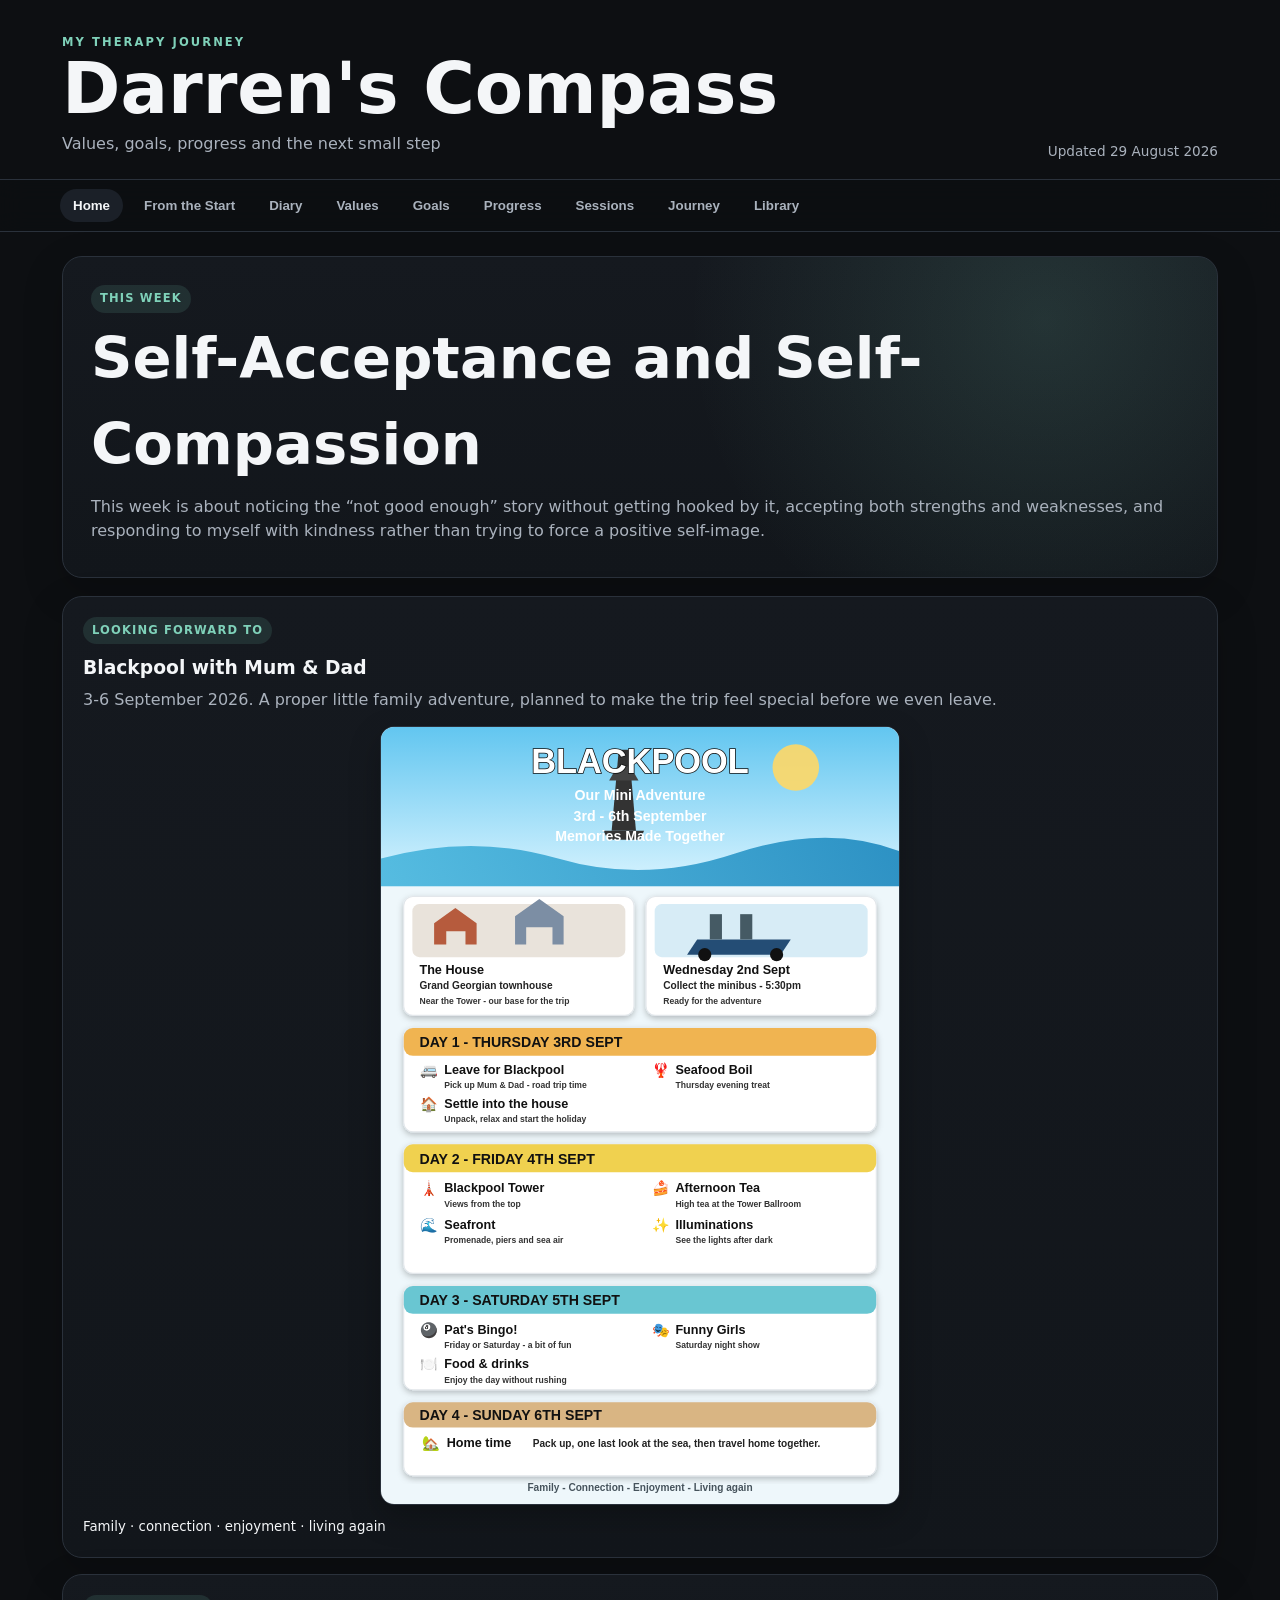
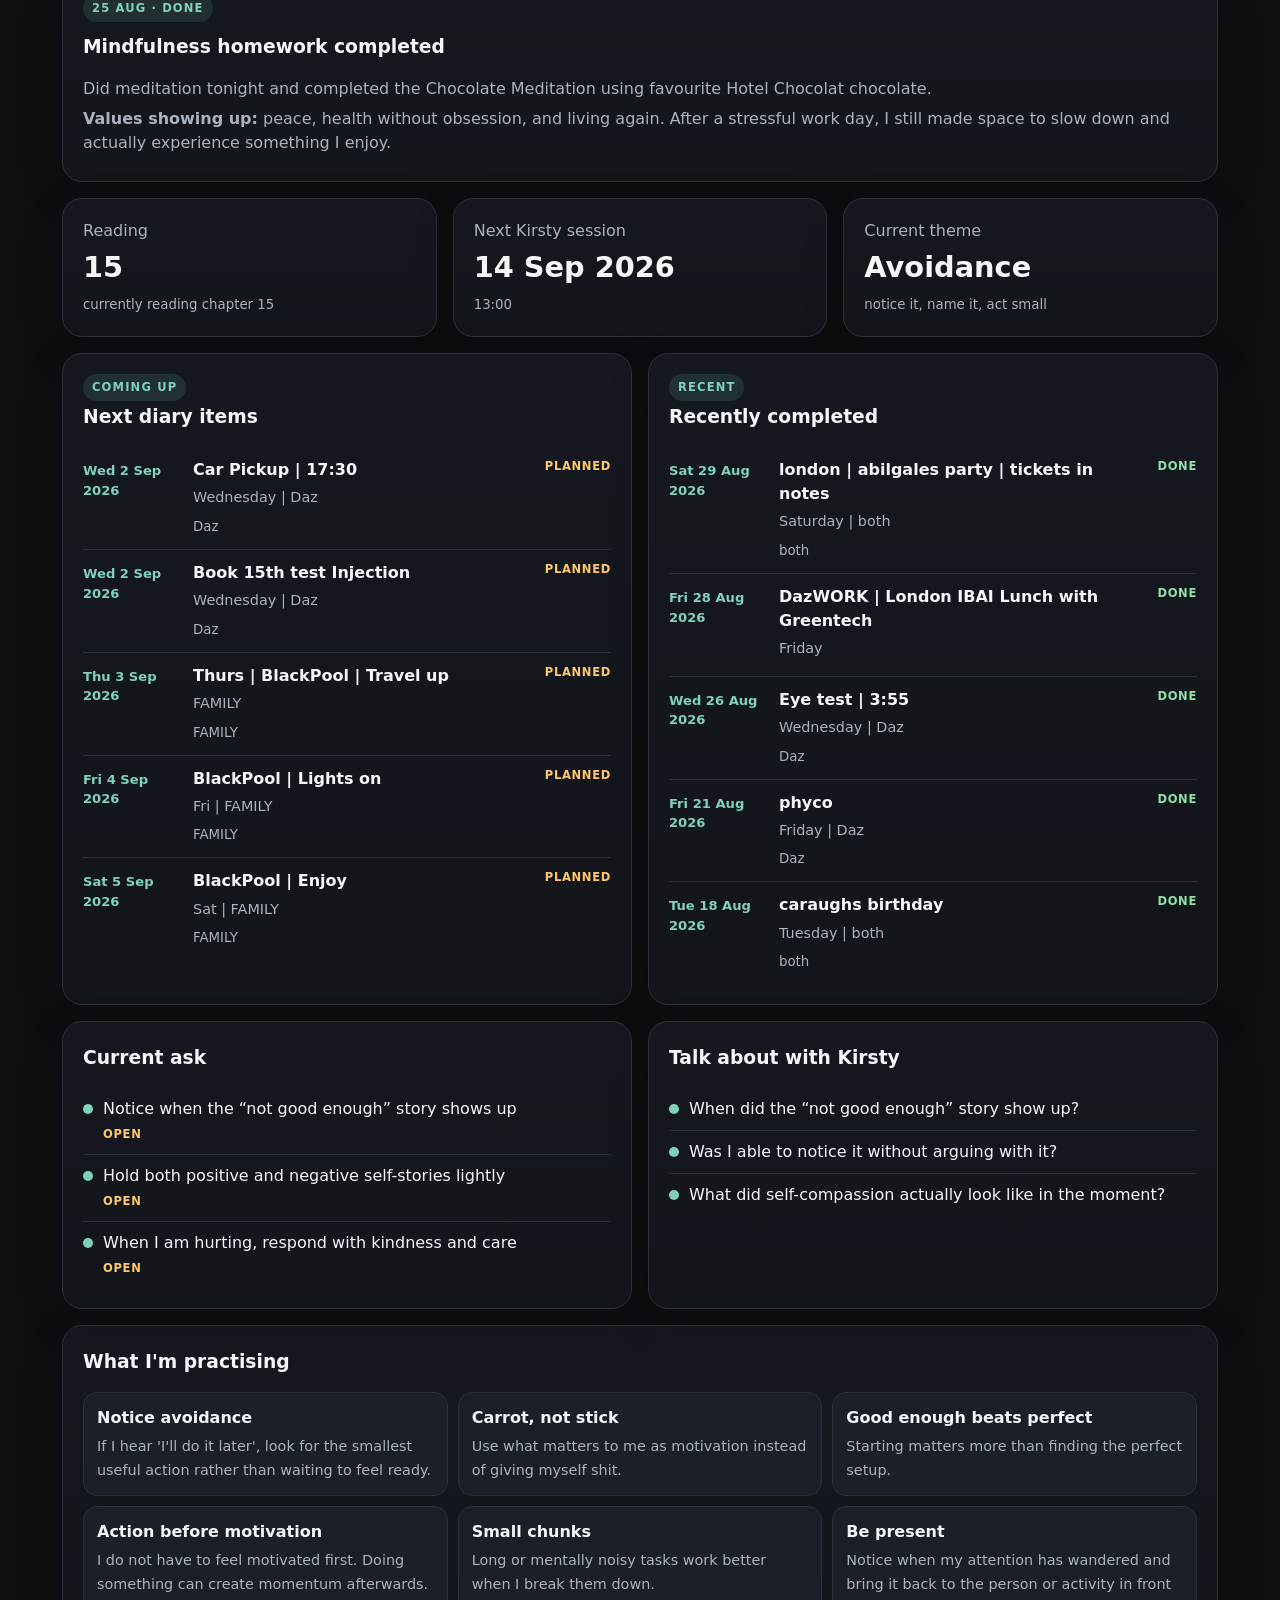
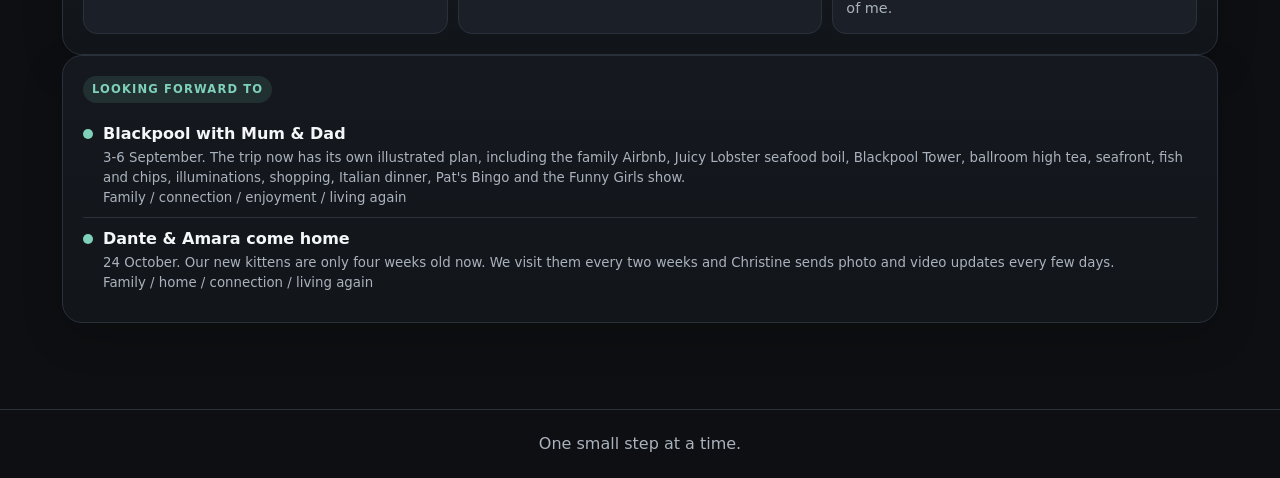
==== commit bf139180: "Republish Blackpool fix and make Library the home for pictures and links" ====
--- a/index.html
+++ b/index.html
@@ -2,4 +2,4 @@
 <html lang="en">
 <head><meta charset="utf-8"><meta name="viewport" content="width=device-width, initial-scale=1"><meta name="theme-color" content="#101216"><meta http-equiv="Cache-Control" content="no-cache, no-store, must-revalidate"><meta http-equiv="Pragma" content="no-cache"><meta http-equiv="Expires" content="0"><title>Darren's Compass</title><script>(()=>{const u=new URL(location.href),now=Date.now(),mark=Number(u.searchParams.get('_fresh')||0),nav=performance.getEntriesByType?.('navigation')?.[0];if(!mark||((now-mark)>60000&&nav?.type!=='reload')){u.searchParams.set('_fresh',String(now));location.replace(u.href);}})();</script><script>document.write('<link rel="stylesheet" href="styles.css?fresh='+Date.now()+'">');</script></head>
 <body><header class="topbar"><div><div class="eyebrow">MY THERAPY JOURNEY</div><h1 id="site-title">Darren's Compass</h1><p id="site-subtitle">Values, goals, progress and the next small step</p></div><div class="updated" id="updated"></div></header><nav class="nav"><button data-target="home" class="active">Home</button><button data-target="blog">From the Start</button><button data-target="diary">Diary</button><button data-target="values">Values</button><button data-target="goals">Goals</button><button data-target="progress">Progress</button><button data-target="sessions">Sessions</button><button data-target="journey">Journey</button><button data-target="library">Library</button></nav>
-<main><section id="home" class="page active"><div class="hero card"><div><span class="pill">THIS WEEK</span><h2 id="week-title"></h2><p id="week-summary"></p></div></div><div class="grid three stats"><div class="card stat"><span>Reading</span><strong id="reading-count"></strong><small id="reading-current">chapters confirmed</small></div><div class="card stat"><span>Next Kirsty session</span><strong id="next-appointment"></strong><small id="next-appointment-time"></small></div><div class="card stat"><span>Current theme</span><strong>Avoidance</strong><small>notice it, name it, act small</small></div></div><div class="grid two"><div class="card"><span class="pill">COMING UP</span><h3>Next diary items</h3><div id="home-upcoming"></div></div><div class="card"><span class="pill">RECENT</span><h3>Recently completed</h3><div id="home-recent"></div></div></div><div class="grid two"><div class="card"><h3>Current ask</h3><div id="week-asks"></div></div><div class="card"><h3>Talk about with Kirsty</h3><div id="week-discussion"></div></div></div><div class="card"><h3>What I'm practising</h3><div id="principles" class="chip-grid"></div></div></section><section id="blog" class="page"><div class="section-head"><h2>From the Start</h2><p id="blog-subtitle"></p></div><div id="blog-list" class="timeline"></div></section><section id="diary" class="page"><div class="section-head"><h2>Diary</h2><p>Future plans stay front and centre. Completed items are kept separately when you want to look back.</p></div><div class="grid three stats"><div class="card stat"><span>Completed</span><strong id="diary-done-count">0</strong><small>past dated items</small></div><div class="card stat"><span>Planned</span><strong id="diary-planned-count">0</strong><small>today and future</small></div><div class="card stat"><span>Waiting</span><strong id="diary-waiting-count">0</strong><small>blocked items</small></div></div><div class="diary-toggle" style="display:flex;gap:10px;margin:0 0 18px;flex-wrap:wrap"><button id="diary-show-planned" type="button" style="padding:12px 20px;border-radius:12px;border:1px solid var(--accent);background:#283039;color:var(--text);font-weight:800;cursor:pointer">Planned</button><button id="diary-show-done" type="button" style="padding:12px 20px;border-radius:12px;border:1px solid var(--line);background:var(--panel2);color:var(--text);font-weight:800;cursor:pointer">View completed</button></div><div id="diary-planned-view"><div class="card diary-section"><span class="pill">WHAT'S NEXT</span><h3>Planned</h3><div id="diary-planned-list" class="home-diary-list"></div></div><div class="card diary-section" id="diary-waiting-section"><span class="pill">WAITING</span><h3>Blocked or waiting</h3><div id="diary-waiting-list" class="home-diary-list"></div></div></div><div id="diary-done-view" style="display:none"><div class="card diary-section"><span class="pill">DONE</span><h3>Completed</h3><div id="diary-done-list" class="home-diary-list"></div></div></div></section><section id="values" class="page"><div class="section-head"><h2>My values</h2><p>The direction I want my life to move in.</p></div><div id="values-grid" class="grid three"></div></section><section id="goals" class="page"><div class="section-head"><h2>Current goals</h2><p>Small, realistic and linked to what matters.</p></div><div class="grid two"><div class="card"><h3>Personal</h3><div id="personal-goals"></div></div><div class="card"><h3>Work</h3><div id="work-goals"></div></div></div></section><section id="progress" class="page"><div class="section-head"><h2>Progress</h2><p>Not just wins. Evidence that I am doing things differently.</p></div><div class="grid two"><div class="card"><h3>Avoidance wins</h3><div id="avoidance-wins"></div></div><div class="card"><h3>Recent progress</h3><div id="recent-wins"></div></div></div><div class="card"><h3>Daily log</h3><div class="table-wrap"><table><thead><tr><th>Date</th><th>Personal</th><th>Work</th><th>Avoidance</th><th>Response</th></tr></thead><tbody id="daily-log"></tbody></table></div></div></section><section id="sessions" class="page"><div class="section-head"><h2>Kirsty sessions</h2></div><div id="sessions-grid" class="grid two"></div></section><section id="journey" class="page"><div class="section-head"><h2>Journey</h2><p>The bigger picture.</p></div><div id="timeline" class="timeline"></div></section><section id="library" class="page"><div class="section-head"><h2>Homework library</h2></div><div id="library-grid" class="grid three"></div></section></main><footer>One small step at a time.</footer><script>(async()=>{const stamp=Date.now(),load=src=>new Promise((resolve,reject)=>{const s=document.createElement('script');s.src=src+(src.includes('?')?'&':'?')+'fresh='+stamp;s.onload=resolve;s.onerror=reject;document.body.appendChild(s);});for(const src of ['blackpool-trip-poster.js','app.js','session-schedule-update.js','daily-update-2026-08-25.js','mindfulness-complete-20260825.js','session-update-20260826.js','blackpool-trip-feature.js']){try{await load(src);}catch(e){console.error('Failed to load',src,e);}}})();</script></body></html>+<main><section id="home" class="page active"><div class="hero card"><div><span class="pill">THIS WEEK</span><h2 id="week-title"></h2><p id="week-summary"></p></div></div><div class="grid three stats"><div class="card stat"><span>Reading</span><strong id="reading-count"></strong><small id="reading-current">chapters confirmed</small></div><div class="card stat"><span>Next Kirsty session</span><strong id="next-appointment"></strong><small id="next-appointment-time"></small></div><div class="card stat"><span>Current theme</span><strong>Avoidance</strong><small>notice it, name it, act small</small></div></div><div class="grid two"><div class="card"><span class="pill">COMING UP</span><h3>Next diary items</h3><div id="home-upcoming"></div></div><div class="card"><span class="pill">RECENT</span><h3>Recently completed</h3><div id="home-recent"></div></div></div><div class="grid two"><div class="card"><h3>Current ask</h3><div id="week-asks"></div></div><div class="card"><h3>Talk about with Kirsty</h3><div id="week-discussion"></div></div></div><div class="card"><h3>What I'm practising</h3><div id="principles" class="chip-grid"></div></div></section><section id="blog" class="page"><div class="section-head"><h2>From the Start</h2><p id="blog-subtitle"></p></div><div id="blog-list" class="timeline"></div></section><section id="diary" class="page"><div class="section-head"><h2>Diary</h2><p>Future plans stay front and centre. Completed items are kept separately when you want to look back.</p></div><div class="grid three stats"><div class="card stat"><span>Completed</span><strong id="diary-done-count">0</strong><small>past dated items</small></div><div class="card stat"><span>Planned</span><strong id="diary-planned-count">0</strong><small>today and future</small></div><div class="card stat"><span>Waiting</span><strong id="diary-waiting-count">0</strong><small>blocked items</small></div></div><div class="diary-toggle" style="display:flex;gap:10px;margin:0 0 18px;flex-wrap:wrap"><button id="diary-show-planned" type="button" style="padding:12px 20px;border-radius:12px;border:1px solid var(--accent);background:#283039;color:var(--text);font-weight:800;cursor:pointer">Planned</button><button id="diary-show-done" type="button" style="padding:12px 20px;border-radius:12px;border:1px solid var(--line);background:var(--panel2);color:var(--text);font-weight:800;cursor:pointer">View completed</button></div><div id="diary-planned-view"><div class="card diary-section"><span class="pill">WHAT'S NEXT</span><h3>Planned</h3><div id="diary-planned-list" class="home-diary-list"></div></div><div class="card diary-section" id="diary-waiting-section"><span class="pill">WAITING</span><h3>Blocked or waiting</h3><div id="diary-waiting-list" class="home-diary-list"></div></div></div><div id="diary-done-view" style="display:none"><div class="card diary-section"><span class="pill">DONE</span><h3>Completed</h3><div id="diary-done-list" class="home-diary-list"></div></div></div></section><section id="values" class="page"><div class="section-head"><h2>My values</h2><p>The direction I want my life to move in.</p></div><div id="values-grid" class="grid three"></div></section><section id="goals" class="page"><div class="section-head"><h2>Current goals</h2><p>Small, realistic and linked to what matters.</p></div><div class="grid two"><div class="card"><h3>Personal</h3><div id="personal-goals"></div></div><div class="card"><h3>Work</h3><div id="work-goals"></div></div></div></section><section id="progress" class="page"><div class="section-head"><h2>Progress</h2><p>Not just wins. Evidence that I am doing things differently.</p></div><div class="grid two"><div class="card"><h3>Avoidance wins</h3><div id="avoidance-wins"></div></div><div class="card"><h3>Recent progress</h3><div id="recent-wins"></div></div></div><div class="card"><h3>Daily log</h3><div class="table-wrap"><table><thead><tr><th>Date</th><th>Personal</th><th>Work</th><th>Avoidance</th><th>Response</th></tr></thead><tbody id="daily-log"></tbody></table></div></div></section><section id="sessions" class="page"><div class="section-head"><h2>Kirsty sessions</h2></div><div id="sessions-grid" class="grid two"></div></section><section id="journey" class="page"><div class="section-head"><h2>Journey</h2><p>The bigger picture.</p></div><div id="timeline" class="timeline"></div></section><section id="library" class="page"><div class="section-head"><h2>Library</h2><p>Pictures, documents and useful links kept in one place.</p></div><div id="library-grid" class="grid three"></div></section></main><footer>One small step at a time.</footer><script>(async()=>{const stamp=Date.now(),load=src=>new Promise((resolve,reject)=>{const s=document.createElement('script');s.src=src+(src.includes('?')?'&':'?')+'fresh='+stamp;s.onload=resolve;s.onerror=reject;document.body.appendChild(s);});for(const src of ['app.js','session-schedule-update.js','daily-update-2026-08-25.js','mindfulness-complete-20260825.js','session-update-20260826.js','blackpool-trip-feature.js']){try{await load(src);}catch(e){console.error('Failed to load',src,e);}}})();</script></body></html>
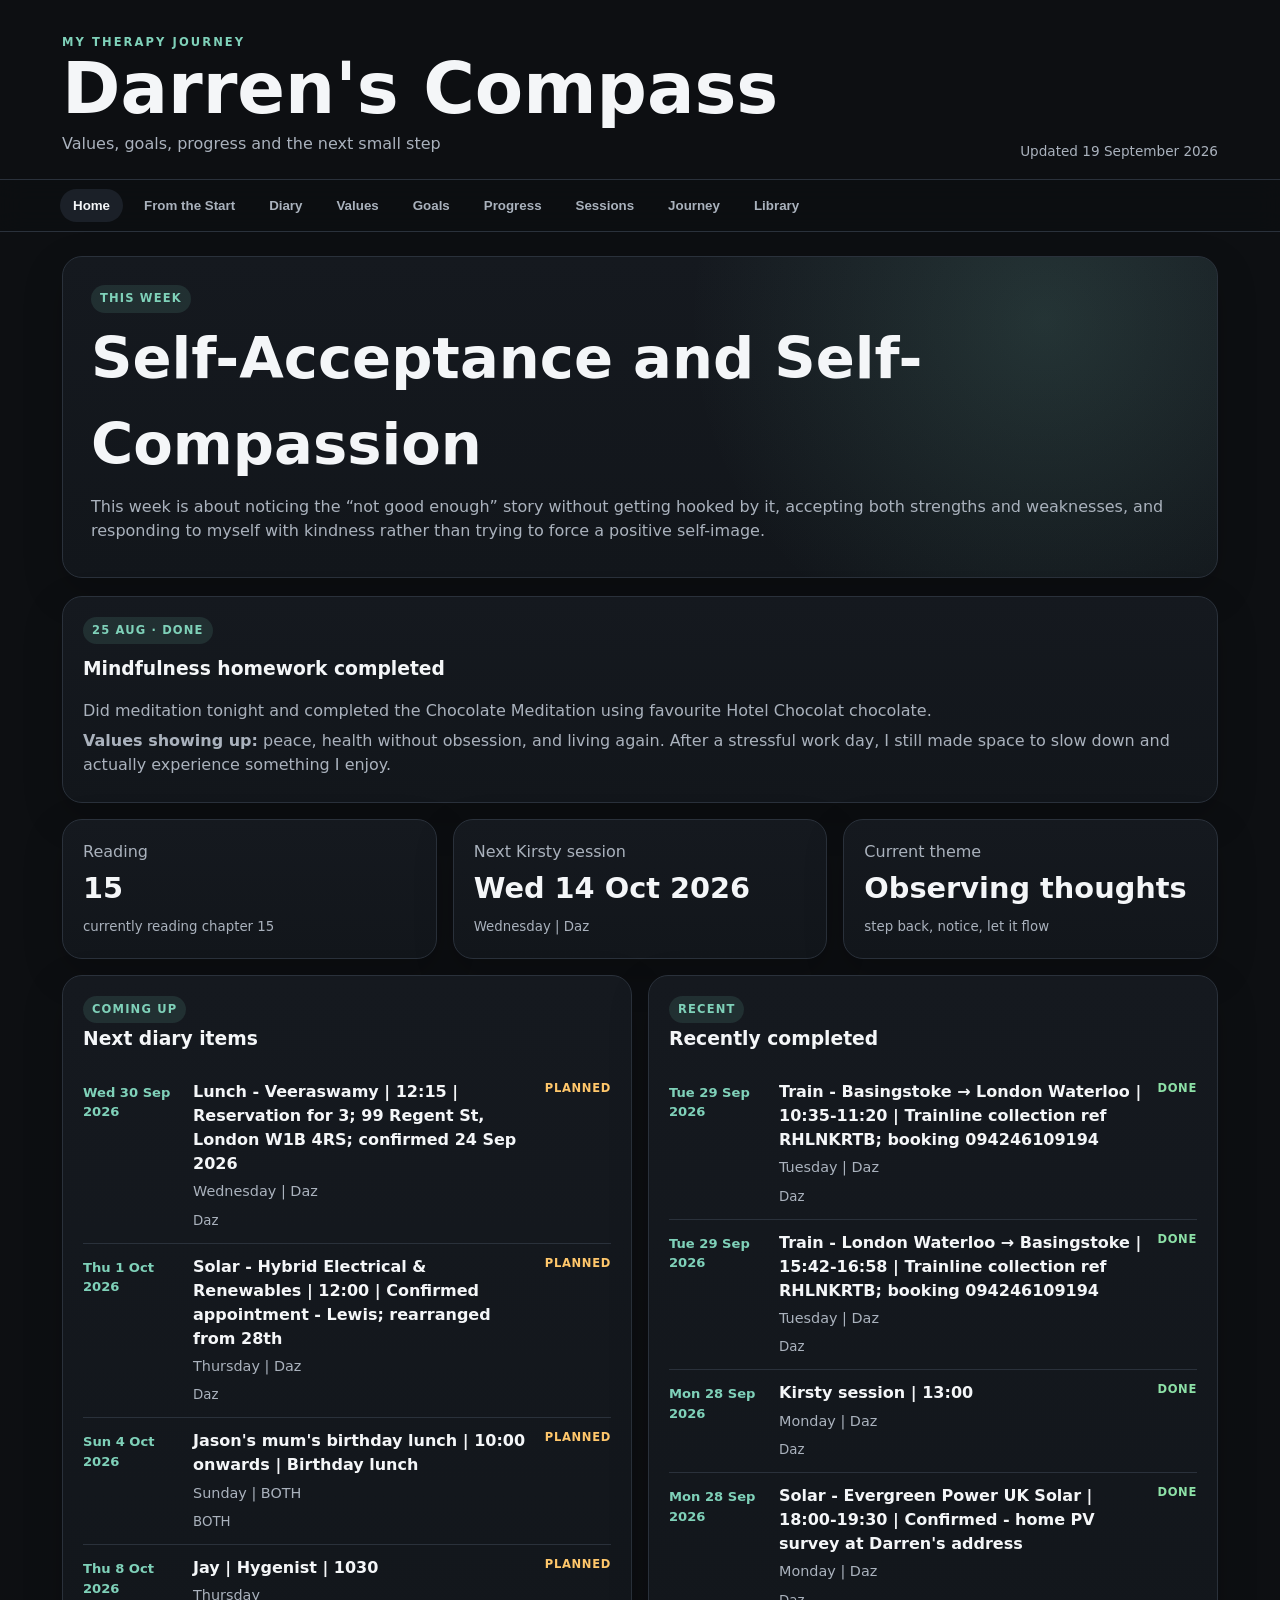
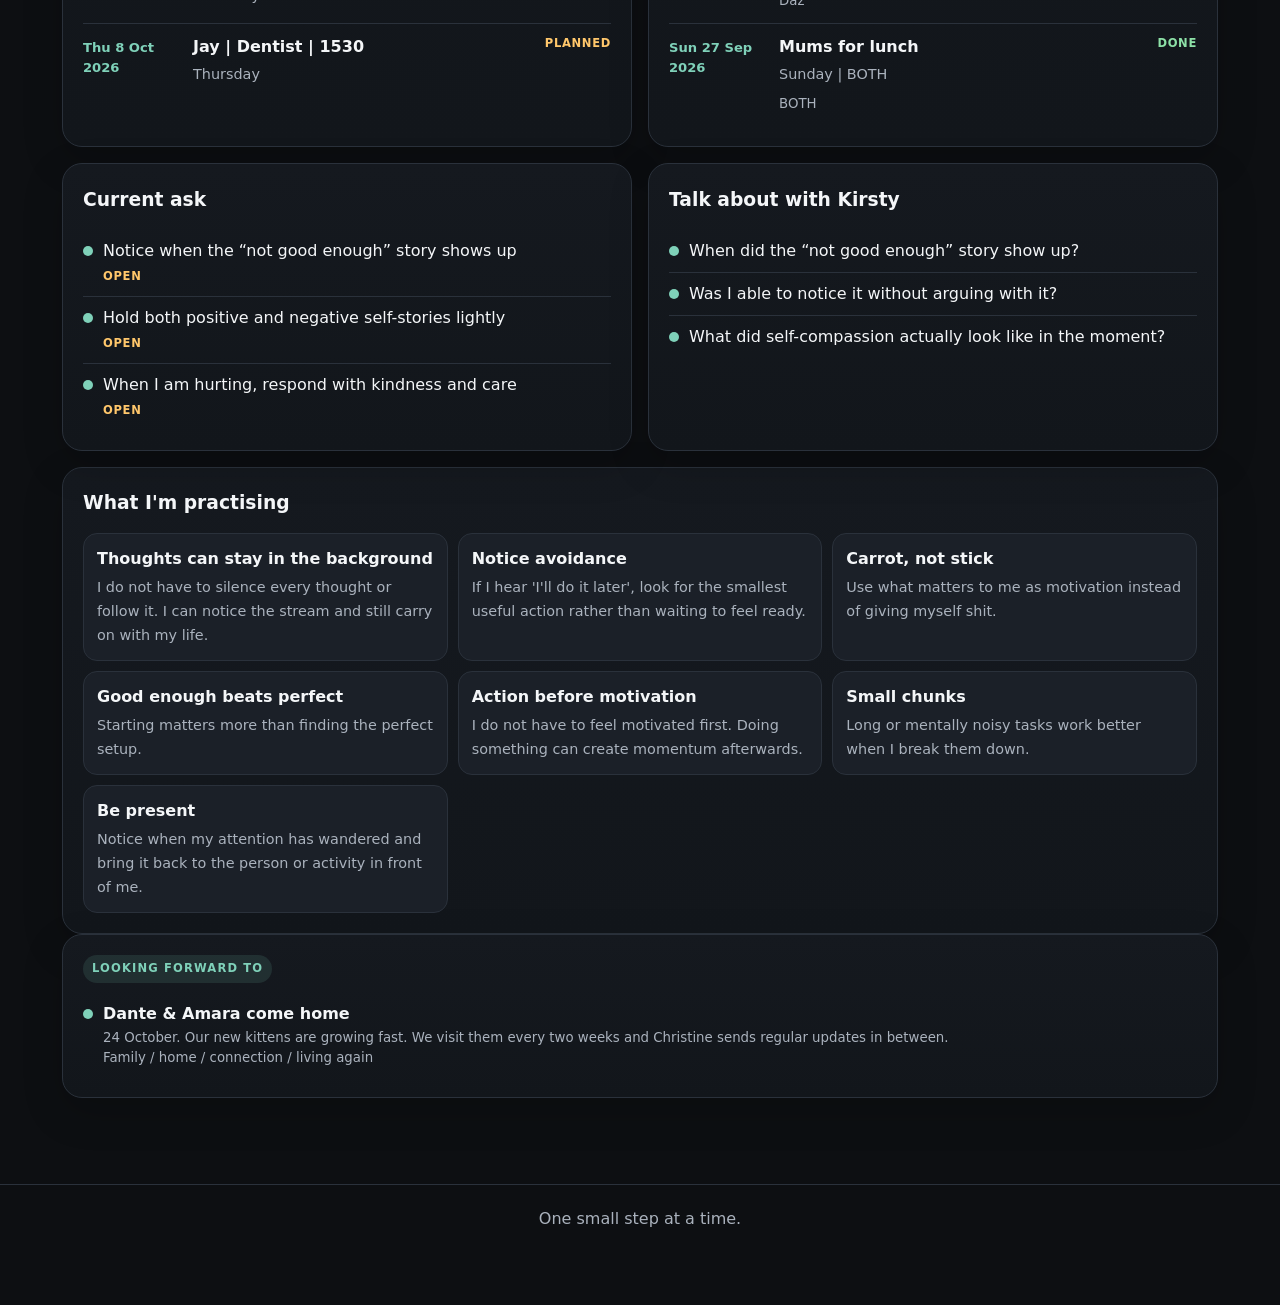
==== commit 00b14880: "Load latest Kirsty session update" ====
--- a/index.html
+++ b/index.html
@@ -2,4 +2,4 @@
 <html lang="en">
 <head><meta charset="utf-8"><meta name="viewport" content="width=device-width, initial-scale=1"><meta name="theme-color" content="#101216"><meta http-equiv="Cache-Control" content="no-cache, no-store, must-revalidate"><meta http-equiv="Pragma" content="no-cache"><meta http-equiv="Expires" content="0"><title>Darren's Compass</title><script>(()=>{const u=new URL(location.href),now=Date.now(),mark=Number(u.searchParams.get('_fresh')||0),nav=performance.getEntriesByType?.('navigation')?.[0];if(!mark||((now-mark)>60000&&nav?.type!=='reload')){u.searchParams.set('_fresh',String(now));location.replace(u.href);}})();</script><script>document.write('<link rel="stylesheet" href="styles.css?fresh='+Date.now()+'">');</script></head>
 <body><header class="topbar"><div><div class="eyebrow">MY THERAPY JOURNEY</div><h1 id="site-title">Darren's Compass</h1><p id="site-subtitle">Values, goals, progress and the next small step</p></div><div class="updated" id="updated"></div></header><nav class="nav"><button data-target="home" class="active">Home</button><button data-target="blog">From the Start</button><button data-target="diary">Diary</button><button data-target="values">Values</button><button data-target="goals">Goals</button><button data-target="progress">Progress</button><button data-target="sessions">Sessions</button><button data-target="journey">Journey</button><button data-target="library">Library</button></nav>
-<main><section id="home" class="page active"><div class="hero card"><div><span class="pill">THIS WEEK</span><h2 id="week-title"></h2><p id="week-summary"></p></div></div><div class="grid three stats"><div class="card stat"><span>Reading</span><strong id="reading-count"></strong><small id="reading-current">chapters confirmed</small></div><div class="card stat"><span>Next Kirsty session</span><strong id="next-appointment"></strong><small id="next-appointment-time"></small></div><div class="card stat"><span>Current theme</span><strong>Avoidance</strong><small>notice it, name it, act small</small></div></div><div class="grid two"><div class="card"><span class="pill">COMING UP</span><h3>Next diary items</h3><div id="home-upcoming"></div></div><div class="card"><span class="pill">RECENT</span><h3>Recently completed</h3><div id="home-recent"></div></div></div><div class="grid two"><div class="card"><h3>Current ask</h3><div id="week-asks"></div></div><div class="card"><h3>Talk about with Kirsty</h3><div id="week-discussion"></div></div></div><div class="card"><h3>What I'm practising</h3><div id="principles" class="chip-grid"></div></div></section><section id="blog" class="page"><div class="section-head"><h2>From the Start</h2><p id="blog-subtitle"></p></div><div id="blog-list" class="timeline"></div></section><section id="diary" class="page"><div class="section-head"><h2>Diary</h2><p>Future plans stay front and centre. Completed items are kept separately when you want to look back.</p></div><div class="grid three stats"><div class="card stat"><span>Completed</span><strong id="diary-done-count">0</strong><small>past dated items</small></div><div class="card stat"><span>Planned</span><strong id="diary-planned-count">0</strong><small>today and future</small></div><div class="card stat"><span>Waiting</span><strong id="diary-waiting-count">0</strong><small>blocked items</small></div></div><div class="diary-toggle" style="display:flex;gap:10px;margin:0 0 18px;flex-wrap:wrap"><button id="diary-show-planned" type="button" style="padding:12px 20px;border-radius:12px;border:1px solid var(--accent);background:#283039;color:var(--text);font-weight:800;cursor:pointer">Planned</button><button id="diary-show-done" type="button" style="padding:12px 20px;border-radius:12px;border:1px solid var(--line);background:var(--panel2);color:var(--text);font-weight:800;cursor:pointer">View completed</button></div><div id="diary-planned-view"><div class="card diary-section"><span class="pill">WHAT'S NEXT</span><h3>Planned</h3><div id="diary-planned-list" class="home-diary-list"></div></div><div class="card diary-section" id="diary-waiting-section"><span class="pill">WAITING</span><h3>Blocked or waiting</h3><div id="diary-waiting-list" class="home-diary-list"></div></div></div><div id="diary-done-view" style="display:none"><div class="card diary-section"><span class="pill">DONE</span><h3>Completed</h3><div id="diary-done-list" class="home-diary-list"></div></div></div></section><section id="values" class="page"><div class="section-head"><h2>My values</h2><p>The direction I want my life to move in.</p></div><div id="values-grid" class="grid three"></div></section><section id="goals" class="page"><div class="section-head"><h2>Current goals</h2><p>Small, realistic and linked to what matters.</p></div><div class="grid two"><div class="card"><h3>Personal</h3><div id="personal-goals"></div></div><div class="card"><h3>Work</h3><div id="work-goals"></div></div></div></section><section id="progress" class="page"><div class="section-head"><h2>Progress</h2><p>Not just wins. Evidence that I am doing things differently.</p></div><div class="grid two"><div class="card"><h3>Avoidance wins</h3><div id="avoidance-wins"></div></div><div class="card"><h3>Recent progress</h3><div id="recent-wins"></div></div></div><div class="card"><h3>Daily log</h3><div class="table-wrap"><table><thead><tr><th>Date</th><th>Personal</th><th>Work</th><th>Avoidance</th><th>Response</th></tr></thead><tbody id="daily-log"></tbody></table></div></div></section><section id="sessions" class="page"><div class="section-head"><h2>Kirsty sessions</h2></div><div id="sessions-grid" class="grid two"></div></section><section id="journey" class="page"><div class="section-head"><h2>Journey</h2><p>The bigger picture.</p></div><div id="timeline" class="timeline"></div></section><section id="library" class="page"><div class="section-head"><h2>Library</h2><p>Pictures, documents and useful links kept in one place.</p></div><div id="library-grid" class="grid three"></div></section></main><footer>One small step at a time.</footer><script>(async()=>{const stamp=Date.now(),load=src=>new Promise((resolve,reject)=>{const s=document.createElement('script');s.src=src+(src.includes('?')?'&':'?')+'fresh='+stamp;s.onload=resolve;s.onerror=reject;document.body.appendChild(s);});for(const src of ['app.js','session-schedule-update.js','daily-update-2026-08-25.js','mindfulness-complete-20260825.js','session-update-20260826.js','blackpool-trip-feature.js']){try{await load(src);}catch(e){console.error('Failed to load',src,e);}}})();</script></body></html>+<main><section id="home" class="page active"><div class="hero card"><div><span class="pill">THIS WEEK</span><h2 id="week-title"></h2><p id="week-summary"></p></div></div><div class="grid three stats"><div class="card stat"><span>Reading</span><strong id="reading-count"></strong><small id="reading-current">chapters confirmed</small></div><div class="card stat"><span>Next Kirsty session</span><strong id="next-appointment"></strong><small id="next-appointment-time"></small></div><div class="card stat"><span>Current theme</span><strong>Avoidance</strong><small>notice it, name it, act small</small></div></div><div class="grid two"><div class="card"><span class="pill">COMING UP</span><h3>Next diary items</h3><div id="home-upcoming"></div></div><div class="card"><span class="pill">RECENT</span><h3>Recently completed</h3><div id="home-recent"></div></div></div><div class="grid two"><div class="card"><h3>Current ask</h3><div id="week-asks"></div></div><div class="card"><h3>Talk about with Kirsty</h3><div id="week-discussion"></div></div></div><div class="card"><h3>What I'm practising</h3><div id="principles" class="chip-grid"></div></div></section><section id="blog" class="page"><div class="section-head"><h2>From the Start</h2><p id="blog-subtitle"></p></div><div id="blog-list" class="timeline"></div></section><section id="diary" class="page"><div class="section-head"><h2>Diary</h2><p>Future plans stay front and centre. Completed items are kept separately when you want to look back.</p></div><div class="grid three stats"><div class="card stat"><span>Completed</span><strong id="diary-done-count">0</strong><small>past dated items</small></div><div class="card stat"><span>Planned</span><strong id="diary-planned-count">0</strong><small>today and future</small></div><div class="card stat"><span>Waiting</span><strong id="diary-waiting-count">0</strong><small>blocked items</small></div></div><div class="diary-toggle" style="display:flex;gap:10px;margin:0 0 18px;flex-wrap:wrap"><button id="diary-show-planned" type="button" style="padding:12px 20px;border-radius:12px;border:1px solid var(--accent);background:#283039;color:var(--text);font-weight:800;cursor:pointer">Planned</button><button id="diary-show-done" type="button" style="padding:12px 20px;border-radius:12px;border:1px solid var(--line);background:var(--panel2);color:var(--text);font-weight:800;cursor:pointer">View completed</button></div><div id="diary-planned-view"><div class="card diary-section"><span class="pill">WHAT'S NEXT</span><h3>Planned</h3><div id="diary-planned-list" class="home-diary-list"></div></div><div class="card diary-section" id="diary-waiting-section"><span class="pill">WAITING</span><h3>Blocked or waiting</h3><div id="diary-waiting-list" class="home-diary-list"></div></div></div><div id="diary-done-view" style="display:none"><div class="card diary-section"><span class="pill">DONE</span><h3>Completed</h3><div id="diary-done-list" class="home-diary-list"></div></div></div></section><section id="values" class="page"><div class="section-head"><h2>My values</h2><p>The direction I want my life to move in.</p></div><div id="values-grid" class="grid three"></div></section><section id="goals" class="page"><div class="section-head"><h2>Current goals</h2><p>Small, realistic and linked to what matters.</p></div><div class="grid two"><div class="card"><h3>Personal</h3><div id="personal-goals"></div></div><div class="card"><h3>Work</h3><div id="work-goals"></div></div></div></section><section id="progress" class="page"><div class="section-head"><h2>Progress</h2><p>Not just wins. Evidence that I am doing things differently.</p></div><div class="grid two"><div class="card"><h3>Avoidance wins</h3><div id="avoidance-wins"></div></div><div class="card"><h3>Recent progress</h3><div id="recent-wins"></div></div></div><div class="card"><h3>Daily log</h3><div class="table-wrap"><table><thead><tr><th>Date</th><th>Personal</th><th>Work</th><th>Avoidance</th><th>Response</th></tr></thead><tbody id="daily-log"></tbody></table></div></div></section><section id="sessions" class="page"><div class="section-head"><h2>Kirsty sessions</h2></div><div id="sessions-grid" class="grid two"></div></section><section id="journey" class="page"><div class="section-head"><h2>Journey</h2><p>The bigger picture.</p></div><div id="timeline" class="timeline"></div></section><section id="library" class="page"><div class="section-head"><h2>Library</h2><p>Pictures, documents and useful links kept in one place.</p></div><div id="library-grid" class="grid three"></div></section></main><footer>One small step at a time.</footer><script>(async()=>{const stamp=Date.now(),load=src=>new Promise((resolve,reject)=>{const s=document.createElement('script');s.src=src+(src.includes('?')?'&':'?')+'fresh='+stamp;s.onload=resolve;s.onerror=reject;document.body.appendChild(s);});for(const src of ['app.js','session-schedule-update.js','daily-update-2026-08-25.js','mindfulness-complete-20260825.js','session-update-20260826.js','blackpool-trip-feature.js','kirsty-update-2026-09-28.js']){try{await load(src);}catch(e){console.error('Failed to load',src,e);}}})();</script></body></html>
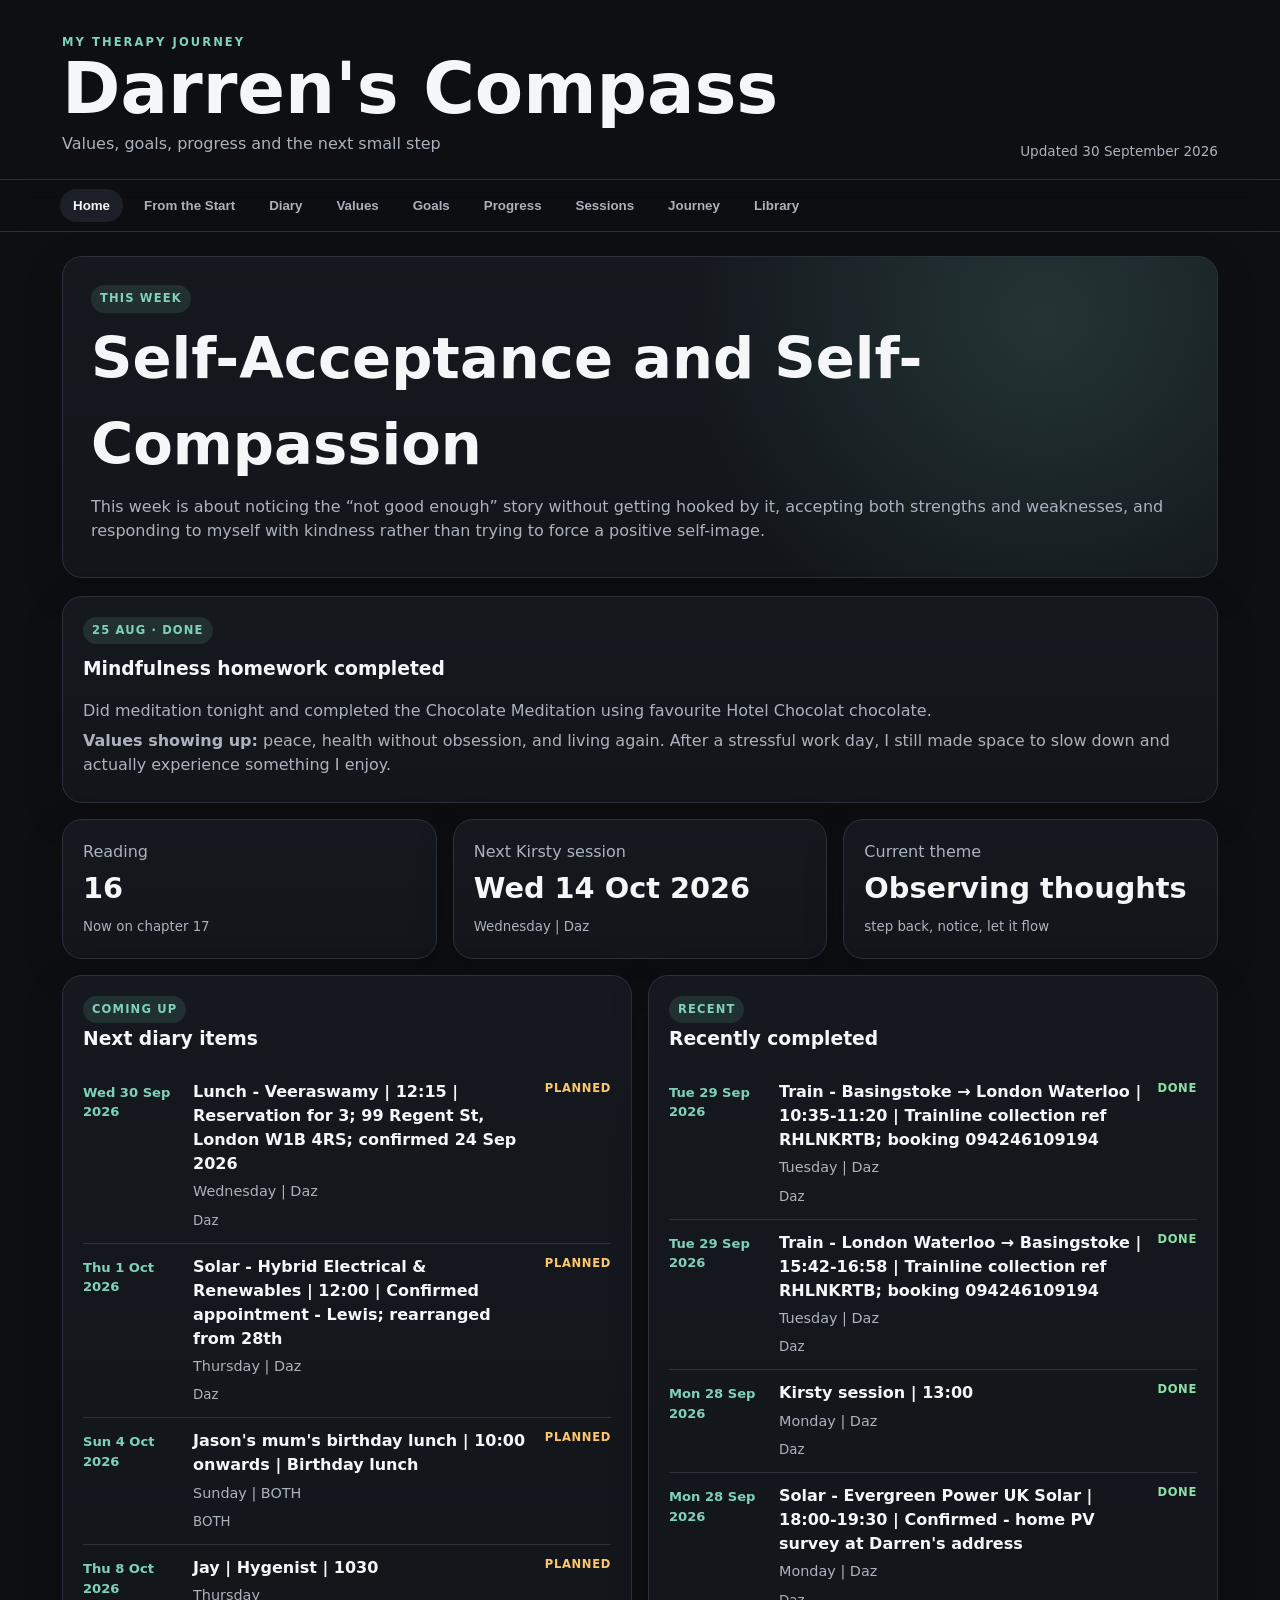
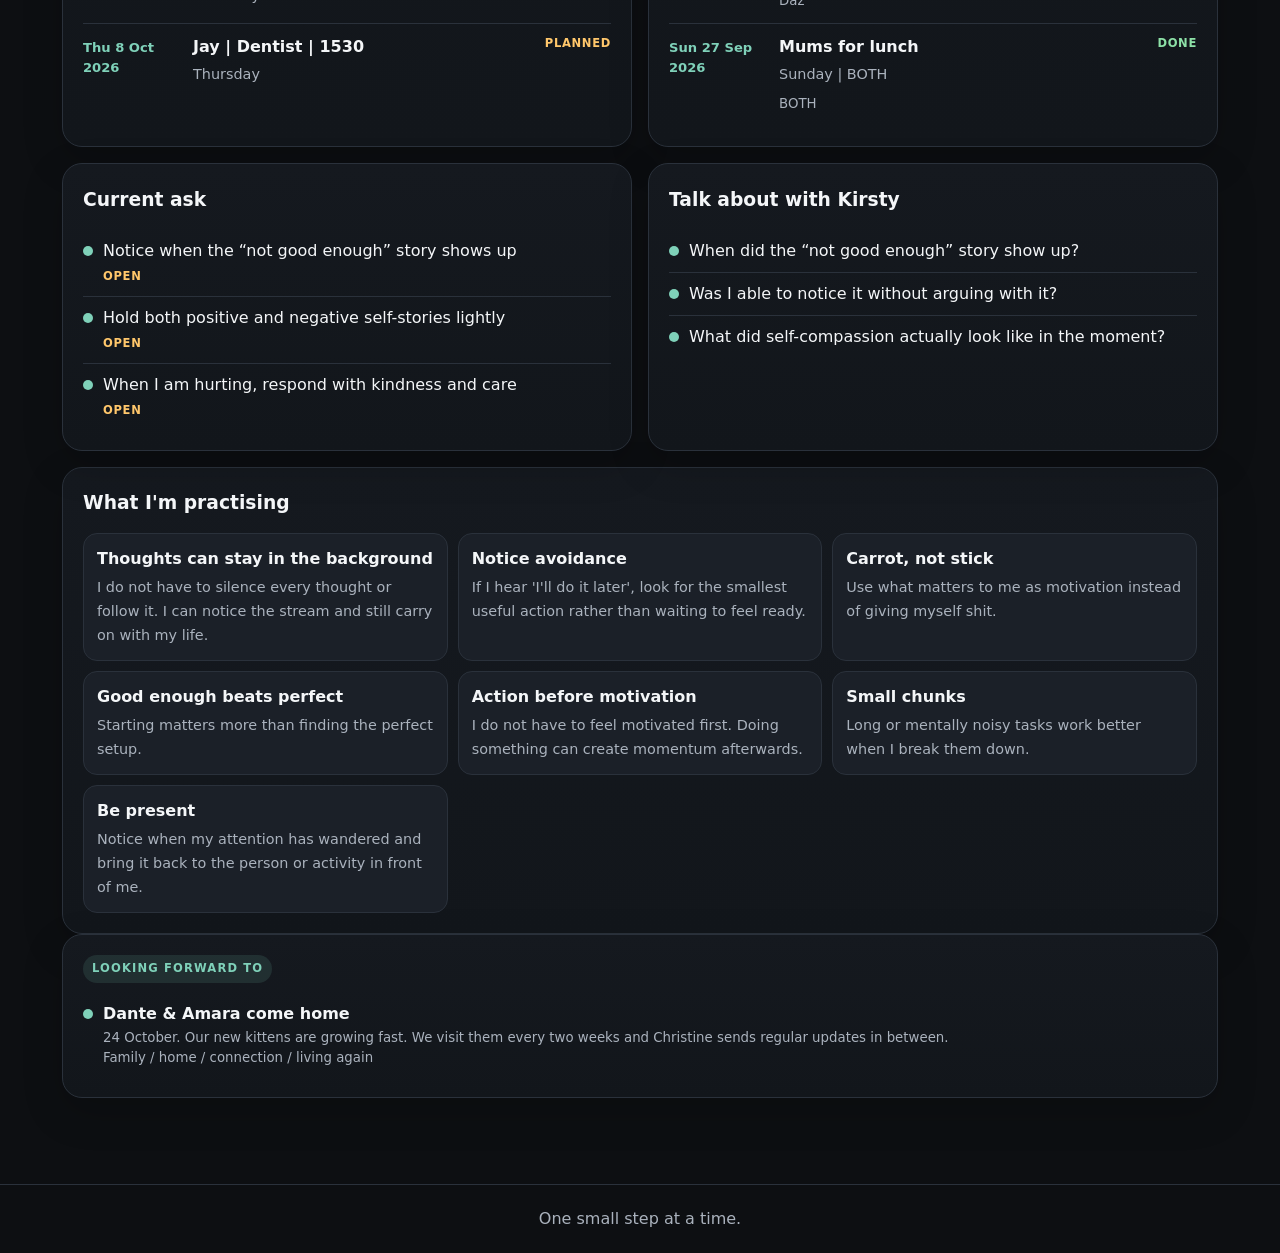
==== commit 8dc759e0: "Remove stale reading override and set current theme" ====
--- a/index.html
+++ b/index.html
@@ -2,4 +2,4 @@
 <html lang="en">
 <head><meta charset="utf-8"><meta name="viewport" content="width=device-width, initial-scale=1"><meta name="theme-color" content="#101216"><meta http-equiv="Cache-Control" content="no-cache, no-store, must-revalidate"><meta http-equiv="Pragma" content="no-cache"><meta http-equiv="Expires" content="0"><title>Darren's Compass</title><script>(()=>{const u=new URL(location.href),now=Date.now(),mark=Number(u.searchParams.get('_fresh')||0),nav=performance.getEntriesByType?.('navigation')?.[0];if(!mark||((now-mark)>60000&&nav?.type!=='reload')){u.searchParams.set('_fresh',String(now));location.replace(u.href);}})();</script><script>document.write('<link rel="stylesheet" href="styles.css?fresh='+Date.now()+'">');</script></head>
 <body><header class="topbar"><div><div class="eyebrow">MY THERAPY JOURNEY</div><h1 id="site-title">Darren's Compass</h1><p id="site-subtitle">Values, goals, progress and the next small step</p></div><div class="updated" id="updated"></div></header><nav class="nav"><button data-target="home" class="active">Home</button><button data-target="blog">From the Start</button><button data-target="diary">Diary</button><button data-target="values">Values</button><button data-target="goals">Goals</button><button data-target="progress">Progress</button><button data-target="sessions">Sessions</button><button data-target="journey">Journey</button><button data-target="library">Library</button></nav>
-<main><section id="home" class="page active"><div class="hero card"><div><span class="pill">THIS WEEK</span><h2 id="week-title"></h2><p id="week-summary"></p></div></div><div class="grid three stats"><div class="card stat"><span>Reading</span><strong id="reading-count"></strong><small id="reading-current">chapters confirmed</small></div><div class="card stat"><span>Next Kirsty session</span><strong id="next-appointment"></strong><small id="next-appointment-time"></small></div><div class="card stat"><span>Current theme</span><strong>Avoidance</strong><small>notice it, name it, act small</small></div></div><div class="grid two"><div class="card"><span class="pill">COMING UP</span><h3>Next diary items</h3><div id="home-upcoming"></div></div><div class="card"><span class="pill">RECENT</span><h3>Recently completed</h3><div id="home-recent"></div></div></div><div class="grid two"><div class="card"><h3>Current ask</h3><div id="week-asks"></div></div><div class="card"><h3>Talk about with Kirsty</h3><div id="week-discussion"></div></div></div><div class="card"><h3>What I'm practising</h3><div id="principles" class="chip-grid"></div></div></section><section id="blog" class="page"><div class="section-head"><h2>From the Start</h2><p id="blog-subtitle"></p></div><div id="blog-list" class="timeline"></div></section><section id="diary" class="page"><div class="section-head"><h2>Diary</h2><p>Future plans stay front and centre. Completed items are kept separately when you want to look back.</p></div><div class="grid three stats"><div class="card stat"><span>Completed</span><strong id="diary-done-count">0</strong><small>past dated items</small></div><div class="card stat"><span>Planned</span><strong id="diary-planned-count">0</strong><small>today and future</small></div><div class="card stat"><span>Waiting</span><strong id="diary-waiting-count">0</strong><small>blocked items</small></div></div><div class="diary-toggle" style="display:flex;gap:10px;margin:0 0 18px;flex-wrap:wrap"><button id="diary-show-planned" type="button" style="padding:12px 20px;border-radius:12px;border:1px solid var(--accent);background:#283039;color:var(--text);font-weight:800;cursor:pointer">Planned</button><button id="diary-show-done" type="button" style="padding:12px 20px;border-radius:12px;border:1px solid var(--line);background:var(--panel2);color:var(--text);font-weight:800;cursor:pointer">View completed</button></div><div id="diary-planned-view"><div class="card diary-section"><span class="pill">WHAT'S NEXT</span><h3>Planned</h3><div id="diary-planned-list" class="home-diary-list"></div></div><div class="card diary-section" id="diary-waiting-section"><span class="pill">WAITING</span><h3>Blocked or waiting</h3><div id="diary-waiting-list" class="home-diary-list"></div></div></div><div id="diary-done-view" style="display:none"><div class="card diary-section"><span class="pill">DONE</span><h3>Completed</h3><div id="diary-done-list" class="home-diary-list"></div></div></div></section><section id="values" class="page"><div class="section-head"><h2>My values</h2><p>The direction I want my life to move in.</p></div><div id="values-grid" class="grid three"></div></section><section id="goals" class="page"><div class="section-head"><h2>Current goals</h2><p>Small, realistic and linked to what matters.</p></div><div class="grid two"><div class="card"><h3>Personal</h3><div id="personal-goals"></div></div><div class="card"><h3>Work</h3><div id="work-goals"></div></div></div></section><section id="progress" class="page"><div class="section-head"><h2>Progress</h2><p>Not just wins. Evidence that I am doing things differently.</p></div><div class="grid two"><div class="card"><h3>Avoidance wins</h3><div id="avoidance-wins"></div></div><div class="card"><h3>Recent progress</h3><div id="recent-wins"></div></div></div><div class="card"><h3>Daily log</h3><div class="table-wrap"><table><thead><tr><th>Date</th><th>Personal</th><th>Work</th><th>Avoidance</th><th>Response</th></tr></thead><tbody id="daily-log"></tbody></table></div></div></section><section id="sessions" class="page"><div class="section-head"><h2>Kirsty sessions</h2></div><div id="sessions-grid" class="grid two"></div></section><section id="journey" class="page"><div class="section-head"><h2>Journey</h2><p>The bigger picture.</p></div><div id="timeline" class="timeline"></div></section><section id="library" class="page"><div class="section-head"><h2>Library</h2><p>Pictures, documents and useful links kept in one place.</p></div><div id="library-grid" class="grid three"></div></section></main><footer>One small step at a time.</footer><script>(async()=>{const stamp=Date.now(),load=src=>new Promise((resolve,reject)=>{const s=document.createElement('script');s.src=src+(src.includes('?')?'&':'?')+'fresh='+stamp;s.onload=resolve;s.onerror=reject;document.body.appendChild(s);});for(const src of ['app.js','session-schedule-update.js','daily-update-2026-08-25.js','mindfulness-complete-20260825.js','session-update-20260826.js','blackpool-trip-feature.js','kirsty-update-2026-09-28.js']){try{await load(src);}catch(e){console.error('Failed to load',src,e);}}})();</script></body></html>+<main><section id="home" class="page active"><div class="hero card"><div><span class="pill">THIS WEEK</span><h2 id="week-title"></h2><p id="week-summary"></p></div></div><div class="grid three stats"><div class="card stat"><span>Reading</span><strong id="reading-count"></strong><small id="reading-current">chapters confirmed</small></div><div class="card stat"><span>Next Kirsty session</span><strong id="next-appointment"></strong><small id="next-appointment-time"></small></div><div class="card stat"><span>Current theme</span><strong>Observing thoughts</strong><small>step back, notice, let it flow</small></div></div><div class="grid two"><div class="card"><span class="pill">COMING UP</span><h3>Next diary items</h3><div id="home-upcoming"></div></div><div class="card"><span class="pill">RECENT</span><h3>Recently completed</h3><div id="home-recent"></div></div></div><div class="grid two"><div class="card"><h3>Current ask</h3><div id="week-asks"></div></div><div class="card"><h3>Talk about with Kirsty</h3><div id="week-discussion"></div></div></div><div class="card"><h3>What I'm practising</h3><div id="principles" class="chip-grid"></div></div></section><section id="blog" class="page"><div class="section-head"><h2>From the Start</h2><p id="blog-subtitle"></p></div><div id="blog-list" class="timeline"></div></section><section id="diary" class="page"><div class="section-head"><h2>Diary</h2><p>Future plans stay front and centre. Completed items are kept separately when you want to look back.</p></div><div class="grid three stats"><div class="card stat"><span>Completed</span><strong id="diary-done-count">0</strong><small>past dated items</small></div><div class="card stat"><span>Planned</span><strong id="diary-planned-count">0</strong><small>today and future</small></div><div class="card stat"><span>Waiting</span><strong id="diary-waiting-count">0</strong><small>blocked items</small></div></div><div class="diary-toggle" style="display:flex;gap:10px;margin:0 0 18px;flex-wrap:wrap"><button id="diary-show-planned" type="button" style="padding:12px 20px;border-radius:12px;border:1px solid var(--accent);background:#283039;color:var(--text);font-weight:800;cursor:pointer">Planned</button><button id="diary-show-done" type="button" style="padding:12px 20px;border-radius:12px;border:1px solid var(--line);background:var(--panel2);color:var(--text);font-weight:800;cursor:pointer">View completed</button></div><div id="diary-planned-view"><div class="card diary-section"><span class="pill">WHAT'S NEXT</span><h3>Planned</h3><div id="diary-planned-list" class="home-diary-list"></div></div><div class="card diary-section" id="diary-waiting-section"><span class="pill">WAITING</span><h3>Blocked or waiting</h3><div id="diary-waiting-list" class="home-diary-list"></div></div></div><div id="diary-done-view" style="display:none"><div class="card diary-section"><span class="pill">DONE</span><h3>Completed</h3><div id="diary-done-list" class="home-diary-list"></div></div></div></section><section id="values" class="page"><div class="section-head"><h2>My values</h2><p>The direction I want my life to move in.</p></div><div id="values-grid" class="grid three"></div></section><section id="goals" class="page"><div class="section-head"><h2>Current goals</h2><p>Small, realistic and linked to what matters.</p></div><div class="grid two"><div class="card"><h3>Personal</h3><div id="personal-goals"></div></div><div class="card"><h3>Work</h3><div id="work-goals"></div></div></div></section><section id="progress" class="page"><div class="section-head"><h2>Progress</h2><p>Not just wins. Evidence that I am doing things differently.</p></div><div class="grid two"><div class="card"><h3>Avoidance wins</h3><div id="avoidance-wins"></div></div><div class="card"><h3>Recent progress</h3><div id="recent-wins"></div></div></div><div class="card"><h3>Daily log</h3><div class="table-wrap"><table><thead><tr><th>Date</th><th>Personal</th><th>Work</th><th>Avoidance</th><th>Response</th></tr></thead><tbody id="daily-log"></tbody></table></div></div></section><section id="sessions" class="page"><div class="section-head"><h2>Kirsty sessions</h2></div><div id="sessions-grid" class="grid two"></div></section><section id="journey" class="page"><div class="section-head"><h2>Journey</h2><p>The bigger picture.</p></div><div id="timeline" class="timeline"></div></section><section id="library" class="page"><div class="section-head"><h2>Library</h2><p>Pictures, documents and useful links kept in one place.</p></div><div id="library-grid" class="grid three"></div></section></main><footer>One small step at a time.</footer><script>(async()=>{const stamp=Date.now(),load=src=>new Promise((resolve,reject)=>{const s=document.createElement('script');s.src=src+(src.includes('?')?'&':'?')+'fresh='+stamp;s.onload=resolve;s.onerror=reject;document.body.appendChild(s);});for(const src of ['app.js','session-schedule-update.js','mindfulness-complete-20260825.js','session-update-20260826.js','blackpool-trip-feature.js','kirsty-update-2026-09-28.js']){try{await load(src);}catch(e){console.error('Failed to load',src,e);}}})();</script></body></html>
